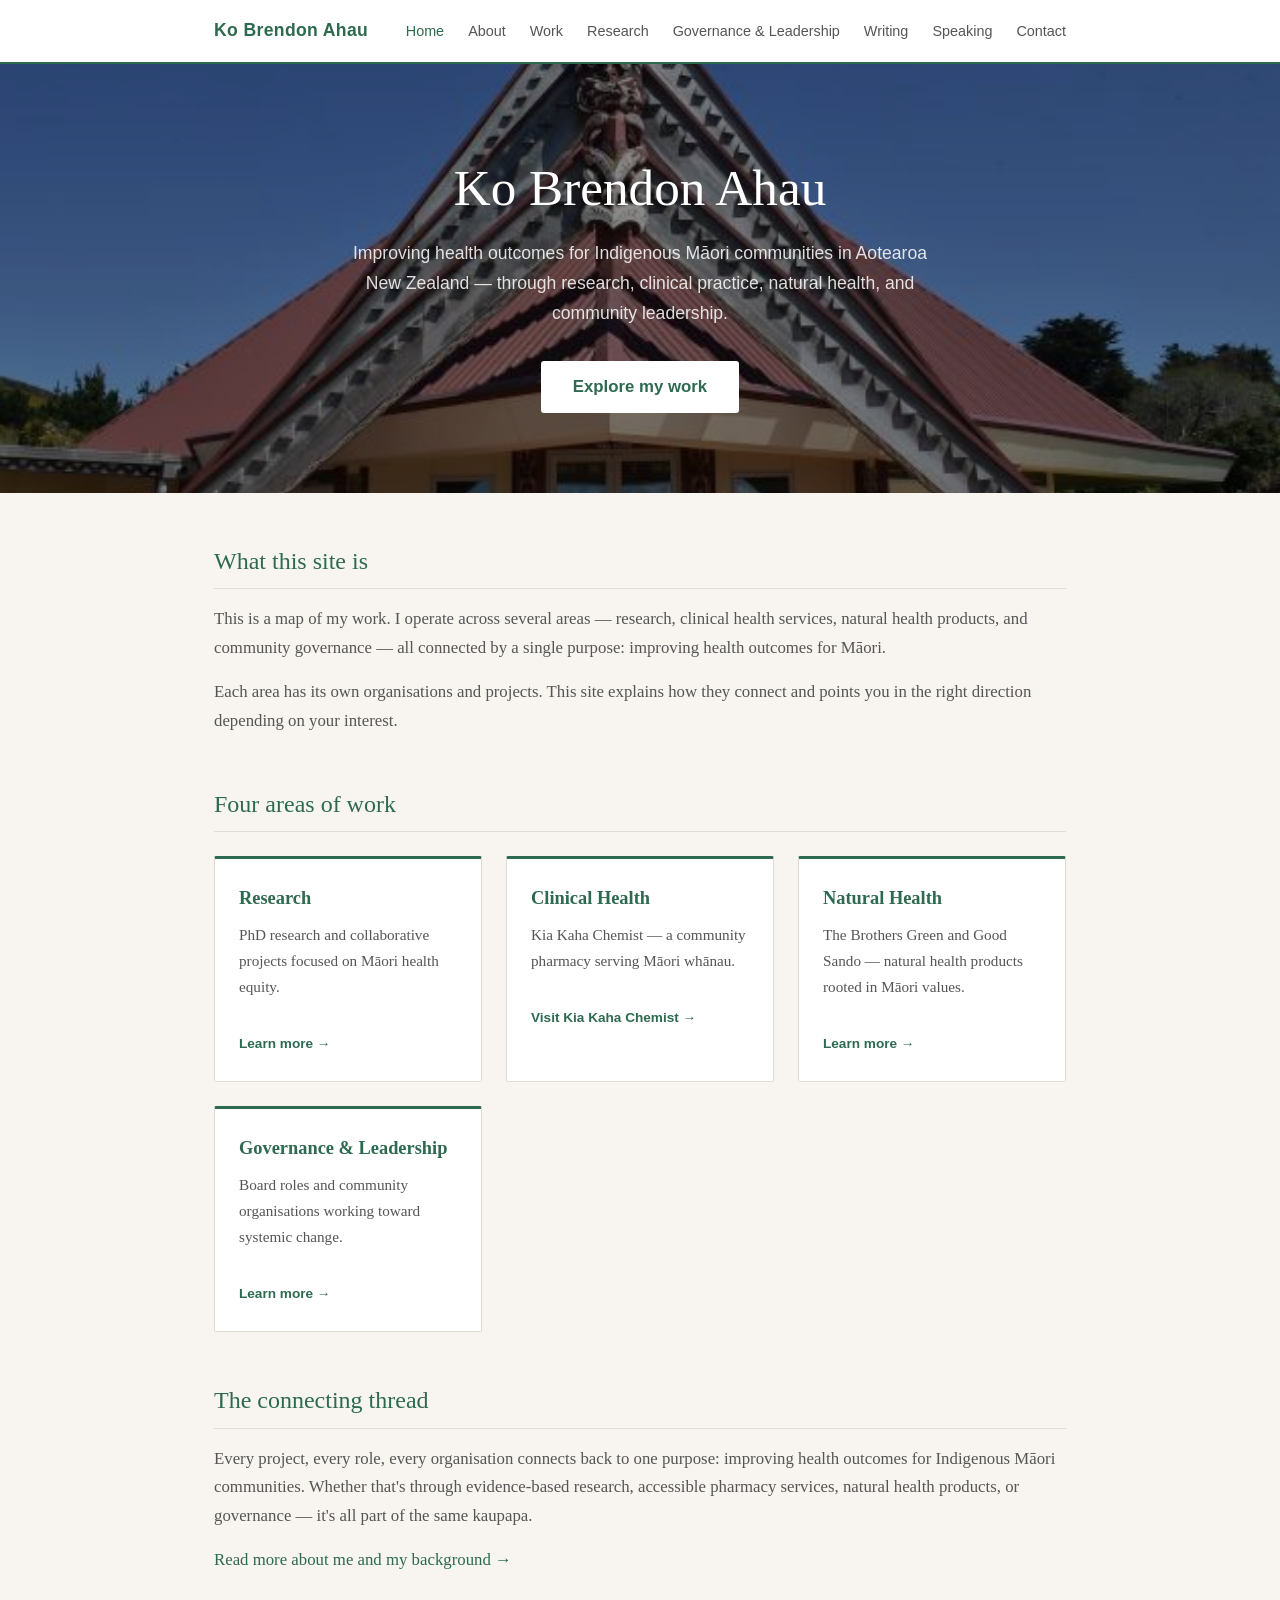
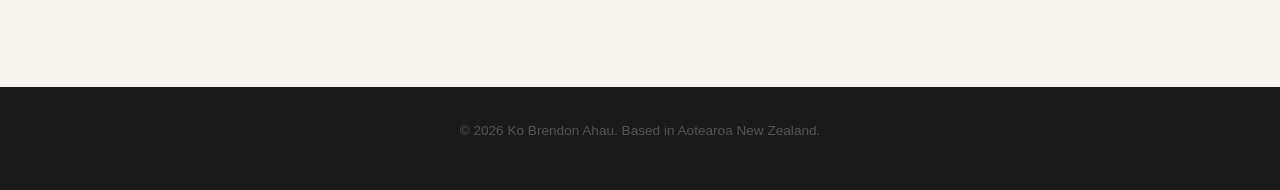
==== index.html @ 4aec3e22 "Initial commit — personal website" ====
<!DOCTYPE html>
<html lang="en">
<head>
  <meta charset="UTF-8" />
  <meta name="viewport" content="width=device-width, initial-scale=1.0" />
  <title>Ko Brendon Ahau — Improving Health Outcomes for Māori</title>
  <meta name="description" content="A central hub connecting research, clinical health services, natural health products, and community leadership — all focused on improving health outcomes for Indigenous Māori communities in New Zealand." />
  <link rel="stylesheet" href="css/style.css" />
</head>
<body>

<header>
  <div class="nav-inner">
    <a href="index.html" class="site-title">Ko Brendon Ahau</a>
    <button class="menu-toggle" aria-label="Open menu">
      <span></span><span></span><span></span>
    </button>
    <nav>
      <ul>
        <li><a href="index.html">Home</a></li>
        <li><a href="about.html">About</a></li>
        <li><a href="work.html">Work</a></li>
        <li><a href="research.html">Research</a></li>
        <li><a href="governance.html">Governance &amp; Leadership</a></li>
        <li><a href="writing.html">Writing</a></li>
        <li><a href="speaking.html">Speaking</a></li>
        <li><a href="contact.html">Contact</a></li>
      </ul>
    </nav>
  </div>
</header>

<section class="hero">
  <div class="container">
    <h1>Ko Brendon Ahau</h1>
    <p class="tagline">Improving health outcomes for Indigenous Māori communities in Aotearoa New Zealand — through research, clinical practice, natural health, and community leadership.</p>
    <a href="work.html" class="btn">Explore my work</a>
  </div>
</section>

<main>
  <div class="container">

    <section class="section">
      <h2>What this site is</h2>
      <p>This is a map of my work. I operate across several areas — research, clinical health services, natural health products, and community governance — all connected by a single purpose: improving health outcomes for Māori.</p>
      <p>Each area has its own organisations and projects. This site explains how they connect and points you in the right direction depending on your interest.</p>
    </section>

    <section class="section">
      <h2>Four areas of work</h2>
      <div class="cards">

        <div class="card">
          <h3>Research</h3>
          <p>PhD research and collaborative projects focused on Māori health equity.</p>
          <a href="research.html" class="card-link">Learn more →</a>
        </div>

        <div class="card">
          <h3>Clinical Health</h3>
          <p>Kia Kaha Chemist — a community pharmacy serving Māori whānau.</p>
          <a href="https://www.kiakahachemist.org.nz" class="card-link" target="_blank" rel="noopener">Visit Kia Kaha Chemist →</a>
        </div>

        <div class="card">
          <h3>Natural Health</h3>
          <p>The Brothers Green and Good Sando — natural health products rooted in Māori values.</p>
          <a href="work.html#natural-health" class="card-link">Learn more →</a>
        </div>

        <div class="card">
          <h3>Governance &amp; Leadership</h3>
          <p>Board roles and community organisations working toward systemic change.</p>
          <a href="governance.html" class="card-link">Learn more →</a>
        </div>

      </div>
    </section>

    <section class="section">
      <h2>The connecting thread</h2>
      <p>Every project, every role, every organisation connects back to one purpose: improving health outcomes for Indigenous Māori communities. Whether that's through evidence-based research, accessible pharmacy services, natural health products, or governance — it's all part of the same kaupapa.</p>
      <a href="about.html">Read more about me and my background →</a>
    </section>

  </div>
</main>

<footer>
  <p>&copy; <span id="year"></span> Ko Brendon Ahau. Based in Aotearoa New Zealand.</p>
  <script>document.getElementById('year').textContent = new Date().getFullYear();</script>
</footer>

<script src="js/main.js"></script>
</body>
</html>
---- css/style.css ----
/* ===== RESET & BASE ===== */
*, *::before, *::after { box-sizing: border-box; margin: 0; padding: 0; }

:root {
  --green:      #2d6a4f;
  --green-light:#52b788;
  --cream:      #f8f5f0;
  --dark:       #1a1a1a;
  --mid:        #555;
  --border:     #e0dbd3;
  --max-width:  900px;
  --font:       'Georgia', serif;
  --sans:       'Helvetica Neue', Arial, sans-serif;
}

body {
  font-family: var(--font);
  background: var(--cream);
  color: var(--dark);
  line-height: 1.7;
  font-size: 1.05rem;
}

a { color: var(--green); text-decoration: none; }
a:hover { text-decoration: underline; }

img { max-width: 100%; display: block; }

/* ===== LAYOUT ===== */
.container { max-width: var(--max-width); margin: 0 auto; padding: 0 1.5rem; }

/* ===== HEADER / NAV ===== */
header {
  background: #fff;
  border-bottom: 2px solid var(--green);
  position: sticky;
  top: 0;
  z-index: 100;
}

.nav-inner {
  display: flex;
  align-items: center;
  justify-content: space-between;
  padding: 1rem 1.5rem;
  max-width: var(--max-width);
  margin: 0 auto;
}

.site-title {
  font-family: var(--sans);
  font-size: 1.1rem;
  font-weight: 700;
  color: var(--green);
  letter-spacing: 0.02em;
}

nav ul {
  list-style: none;
  display: flex;
  gap: 1.5rem;
  flex-wrap: wrap;
}

nav a {
  font-family: var(--sans);
  font-size: 0.9rem;
  color: var(--mid);
  font-weight: 500;
  transition: color 0.2s;
}

nav a:hover, nav a.active { color: var(--green); text-decoration: none; }

/* hamburger */
.menu-toggle {
  display: none;
  background: none;
  border: none;
  cursor: pointer;
  flex-direction: column;
  gap: 5px;
  padding: 4px;
}
.menu-toggle span {
  display: block;
  width: 24px;
  height: 2px;
  background: var(--dark);
  transition: all 0.3s;
}

/* ===== HERO ===== */
.hero {
  background: linear-gradient(rgba(0,0,0,0.45), rgba(0,0,0,0.45)),
              url('../images/hero.jpg') center center / cover no-repeat;
  color: #fff;
  padding: 5rem 1.5rem;
  text-align: center;
}

.hero h1 {
  font-size: clamp(2rem, 5vw, 3.2rem);
  margin-bottom: 0.5rem;
  font-weight: normal;
}

.hero .tagline {
  font-family: var(--sans);
  font-size: 1.1rem;
  color: #fff;
  opacity: 0.85;
  max-width: 600px;
  margin: 0 auto 2rem;
}

.btn {
  display: inline-block;
  background: #fff;
  color: var(--green);
  font-family: var(--sans);
  font-weight: 700;
  padding: 0.75rem 2rem;
  border-radius: 3px;
  transition: background 0.2s, color 0.2s;
}
.btn:hover { background: var(--green-light); color: #fff; text-decoration: none; }

/* ===== PAGE HERO (inner pages) ===== */
.page-hero {
  background: var(--green);
  color: #fff;
  padding: 3rem 1.5rem;
  text-align: center;
}
.page-hero h1 { font-size: clamp(1.6rem, 4vw, 2.4rem); font-weight: normal; }
.page-hero p { font-family: var(--sans); opacity: 0.85; margin-top: 0.5rem; }

/* ===== MAIN CONTENT ===== */
main { padding: 3rem 0 4rem; }

.section { margin-bottom: 3rem; }

h2 {
  font-size: 1.5rem;
  color: var(--green);
  margin-bottom: 1rem;
  font-weight: normal;
  border-bottom: 1px solid var(--border);
  padding-bottom: 0.4rem;
}

h3 { font-size: 1.15rem; margin-bottom: 0.5rem; color: var(--dark); }

p { margin-bottom: 1rem; color: var(--mid); }
p:last-child { margin-bottom: 0; }

ul.content-list {
  list-style: none;
  padding: 0;
}
ul.content-list li {
  padding: 0.4rem 0 0.4rem 1.2rem;
  position: relative;
  color: var(--mid);
}
ul.content-list li::before {
  content: '→';
  position: absolute;
  left: 0;
  color: var(--green-light);
}

/* ===== WORK CARDS ===== */
.cards {
  display: grid;
  grid-template-columns: repeat(auto-fit, minmax(200px, 1fr));
  gap: 1.5rem;
  margin-top: 1.5rem;
}

.card {
  background: #fff;
  border: 1px solid var(--border);
  border-top: 3px solid var(--green);
  padding: 1.5rem;
  border-radius: 2px;
}

.card h3 { color: var(--green); margin-bottom: 0.5rem; }
.card p { font-size: 0.95rem; }
.card a.card-link {
  display: inline-block;
  margin-top: 1rem;
  font-family: var(--sans);
  font-size: 0.85rem;
  font-weight: 700;
  color: var(--green);
}

/* ===== ORG ENTRIES ===== */
.org-entry {
  background: #fff;
  border: 1px solid var(--border);
  padding: 1.5rem;
  margin-bottom: 1.5rem;
  border-radius: 2px;
}
.org-entry h3 { color: var(--green); }
.org-entry .org-link {
  font-family: var(--sans);
  font-size: 0.85rem;
  font-weight: 700;
}

/* ===== CONTACT FORM ===== */
.contact-form { max-width: 600px; }

.form-group { margin-bottom: 1.2rem; }

label {
  display: block;
  font-family: var(--sans);
  font-size: 0.9rem;
  font-weight: 600;
  margin-bottom: 0.3rem;
  color: var(--dark);
}

input, textarea, select {
  width: 100%;
  padding: 0.65rem 0.9rem;
  border: 1px solid var(--border);
  border-radius: 3px;
  font-family: var(--font);
  font-size: 1rem;
  background: #fff;
  color: var(--dark);
  transition: border-color 0.2s;
}

input:focus, textarea:focus {
  outline: none;
  border-color: var(--green);
}

textarea { resize: vertical; min-height: 140px; }

.btn-submit {
  background: var(--green);
  color: #fff;
  border: none;
  padding: 0.75rem 2rem;
  font-family: var(--sans);
  font-size: 1rem;
  font-weight: 700;
  border-radius: 3px;
  cursor: pointer;
  transition: background 0.2s;
}
.btn-submit:hover { background: var(--green-light); }

.form-note {
  font-family: var(--sans);
  font-size: 0.85rem;
  color: var(--mid);
  margin-top: 0.5rem;
}

/* ===== FOOTER ===== */
footer {
  background: var(--dark);
  color: #aaa;
  text-align: center;
  padding: 2rem 1.5rem;
  font-family: var(--sans);
  font-size: 0.85rem;
}
footer a { color: var(--green-light); }

/* ===== RESPONSIVE ===== */
@media (max-width: 640px) {
  .menu-toggle { display: flex; }

  nav ul {
    display: none;
    flex-direction: column;
    gap: 0;
    position: absolute;
    top: 100%;
    left: 0;
    right: 0;
    background: #fff;
    border-bottom: 2px solid var(--green);
    padding: 1rem 1.5rem;
  }

  nav ul.open { display: flex; }

  nav a { font-size: 1rem; padding: 0.4rem 0; display: block; }

  header { position: relative; }
}
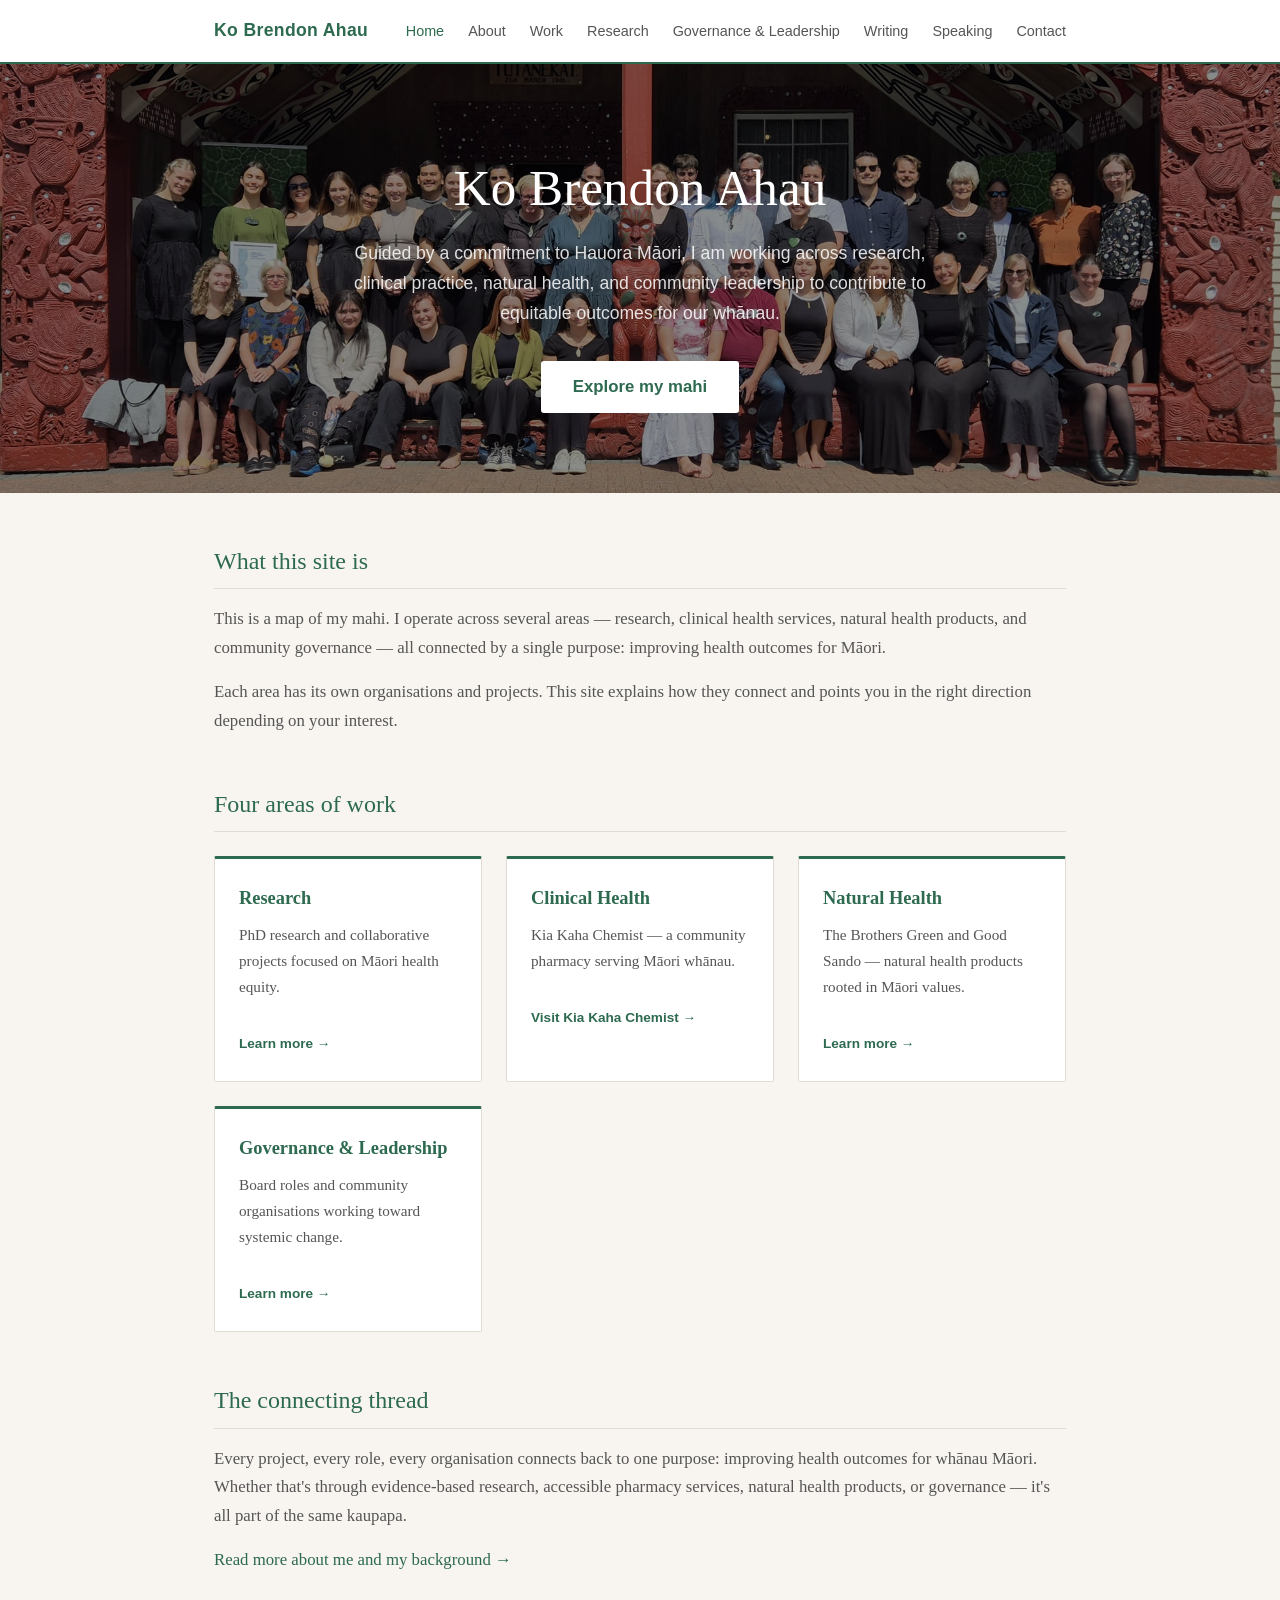
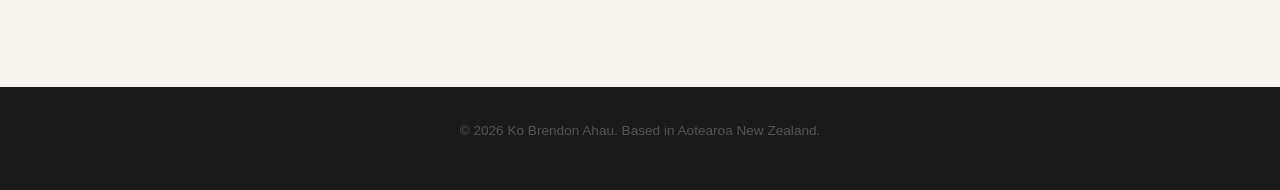
==== commit 0ba7dc82: "Update hero image and index" ====
--- a/index.html
+++ b/index.html
@@ -33,8 +33,8 @@
 <section class="hero">
   <div class="container">
     <h1>Ko Brendon Ahau</h1>
-    <p class="tagline">Improving health outcomes for Indigenous Māori communities in Aotearoa New Zealand — through research, clinical practice, natural health, and community leadership.</p>
-    <a href="work.html" class="btn">Explore my work</a>
+    <p class="tagline">Guided by a commitment to Hauora Māori, I am working across research, clinical practice, natural health, and community leadership to contribute to equitable outcomes for our whānau.</p>
+    <a href="work.html" class="btn">Explore my mahi</a>
   </div>
 </section>
 
@@ -43,7 +43,7 @@
 
     <section class="section">
       <h2>What this site is</h2>
-      <p>This is a map of my work. I operate across several areas — research, clinical health services, natural health products, and community governance — all connected by a single purpose: improving health outcomes for Māori.</p>
+      <p>This is a map of my mahi. I operate across several areas — research, clinical health services, natural health products, and community governance — all connected by a single purpose: improving health outcomes for Māori.</p>
       <p>Each area has its own organisations and projects. This site explains how they connect and points you in the right direction depending on your interest.</p>
     </section>
 
@@ -80,7 +80,7 @@
 
     <section class="section">
       <h2>The connecting thread</h2>
-      <p>Every project, every role, every organisation connects back to one purpose: improving health outcomes for Indigenous Māori communities. Whether that's through evidence-based research, accessible pharmacy services, natural health products, or governance — it's all part of the same kaupapa.</p>
+      <p>Every project, every role, every organisation connects back to one purpose: improving health outcomes for whānau Māori. Whether that's through evidence-based research, accessible pharmacy services, natural health products, or governance — it's all part of the same kaupapa.</p>
       <a href="about.html">Read more about me and my background →</a>
     </section>
 
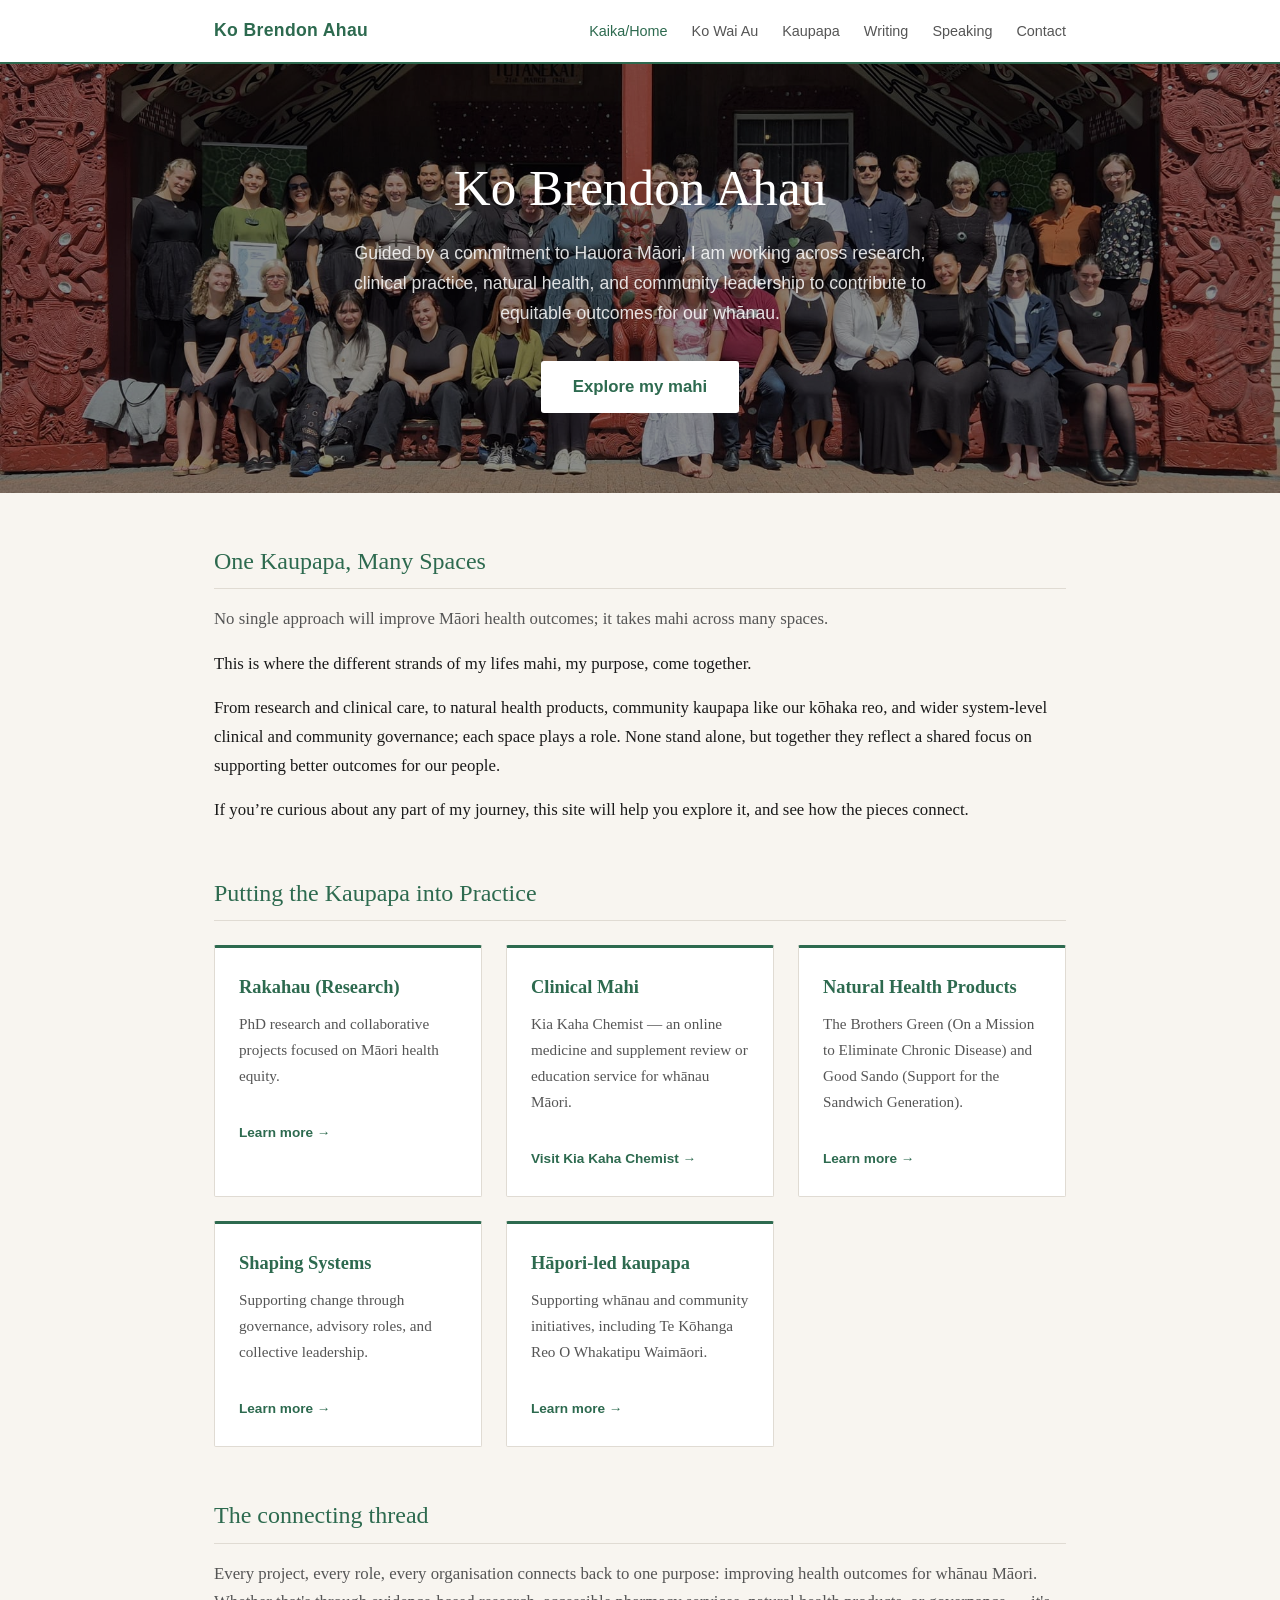
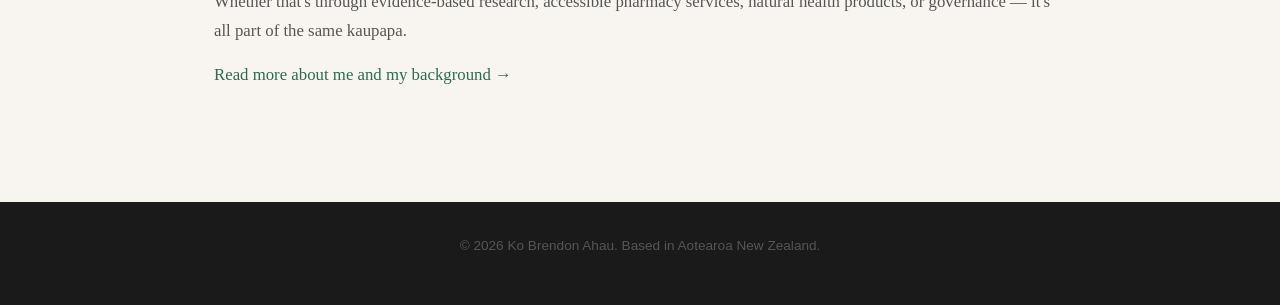
==== commit 526bbb5f: "Update nav across all pages with te reo Māori labels" ====
--- a/index.html
+++ b/index.html
@@ -17,11 +17,9 @@
     </button>
     <nav>
       <ul>
-        <li><a href="index.html">Home</a></li>
-        <li><a href="about.html">About</a></li>
-        <li><a href="work.html">Work</a></li>
-        <li><a href="research.html">Research</a></li>
-        <li><a href="governance.html">Governance &amp; Leadership</a></li>
+        <li><a href="index.html">Kaika/Home</a></li>
+        <li><a href="about.html">Ko Wai Au</a></li>
+        <li><a href="work.html">Kaupapa</a></li>
         <li><a href="writing.html">Writing</a></li>
         <li><a href="speaking.html">Speaking</a></li>
         <li><a href="contact.html">Contact</a></li>
@@ -42,36 +40,46 @@
   <div class="container">
 
     <section class="section">
-      <h2>What this site is</h2>
-      <p>This is a map of my mahi. I operate across several areas — research, clinical health services, natural health products, and community governance — all connected by a single purpose: improving health outcomes for Māori.</p>
-      <p>Each area has its own organisations and projects. This site explains how they connect and points you in the right direction depending on your interest.</p>
+      <h2>One Kaupapa, Many Spaces</h2>
+      <p>No single approach will improve Māori health outcomes; it takes mahi across many spaces.<p></p>
+
+<p></p>This is where the different strands of my lifes mahi, my purpose, come together.<p></p>
+
+<p></p>From research and clinical care, to natural health products, community kaupapa like our kōhaka reo, and wider system-level clinical and community governance; each space plays a role. None stand alone, but together they reflect a shared focus on supporting better outcomes for our people.
+
+<p></p>If you’re curious about any part of my journey, this site will help you explore it, and see how the pieces connect.</p>
     </section>
 
     <section class="section">
-      <h2>Four areas of work</h2>
+      <h2>Putting the Kaupapa into Practice</h2>
       <div class="cards">
 
         <div class="card">
-          <h3>Research</h3>
+          <h3>Rakahau (Research)</h3>
           <p>PhD research and collaborative projects focused on Māori health equity.</p>
           <a href="research.html" class="card-link">Learn more →</a>
         </div>
 
         <div class="card">
-          <h3>Clinical Health</h3>
-          <p>Kia Kaha Chemist — a community pharmacy serving Māori whānau.</p>
+          <h3>Clinical Mahi</h3>
+          <p>Kia Kaha Chemist — an online medicine and supplement review or education service for whānau Māori.</p>
           <a href="https://www.kiakahachemist.org.nz" class="card-link" target="_blank" rel="noopener">Visit Kia Kaha Chemist →</a>
         </div>
 
         <div class="card">
-          <h3>Natural Health</h3>
-          <p>The Brothers Green and Good Sando — natural health products rooted in Māori values.</p>
+          <h3>Natural Health Products</h3>
+          <p>The Brothers Green (On a Mission to Eliminate Chronic Disease) and Good Sando (Support for the Sandwich Generation).</p>
           <a href="work.html#natural-health" class="card-link">Learn more →</a>
         </div>
 
         <div class="card">
-          <h3>Governance &amp; Leadership</h3>
-          <p>Board roles and community organisations working toward systemic change.</p>
+          <h3>Shaping Systems</h3>
+          <p>Supporting change through governance, advisory roles, and collective leadership.</p>
+          <a href="governance.html" class="card-link">Learn more →</a>
+        </div>
+            <div class="card">
+          <h3>Hāpori-led kaupapa</h3>
+          <p>Supporting whānau and community initiatives, including Te Kōhanga Reo O Whakatipu Waimāori.</p>
           <a href="governance.html" class="card-link">Learn more →</a>
         </div>
 
--- a/css/style.css
+++ b/css/style.css
@@ -134,7 +134,7 @@
   text-align: center;
 }
 .page-hero h1 { font-size: clamp(1.6rem, 4vw, 2.4rem); font-weight: normal; }
-.page-hero p { font-family: var(--sans); opacity: 0.85; margin-top: 0.5rem; }
+.page-hero p { font-family: var(--sans); color: #fff; opacity: 0.85; margin-top: 0.5rem; }
 
 /* ===== MAIN CONTENT ===== */
 main { padding: 3rem 0 4rem; }
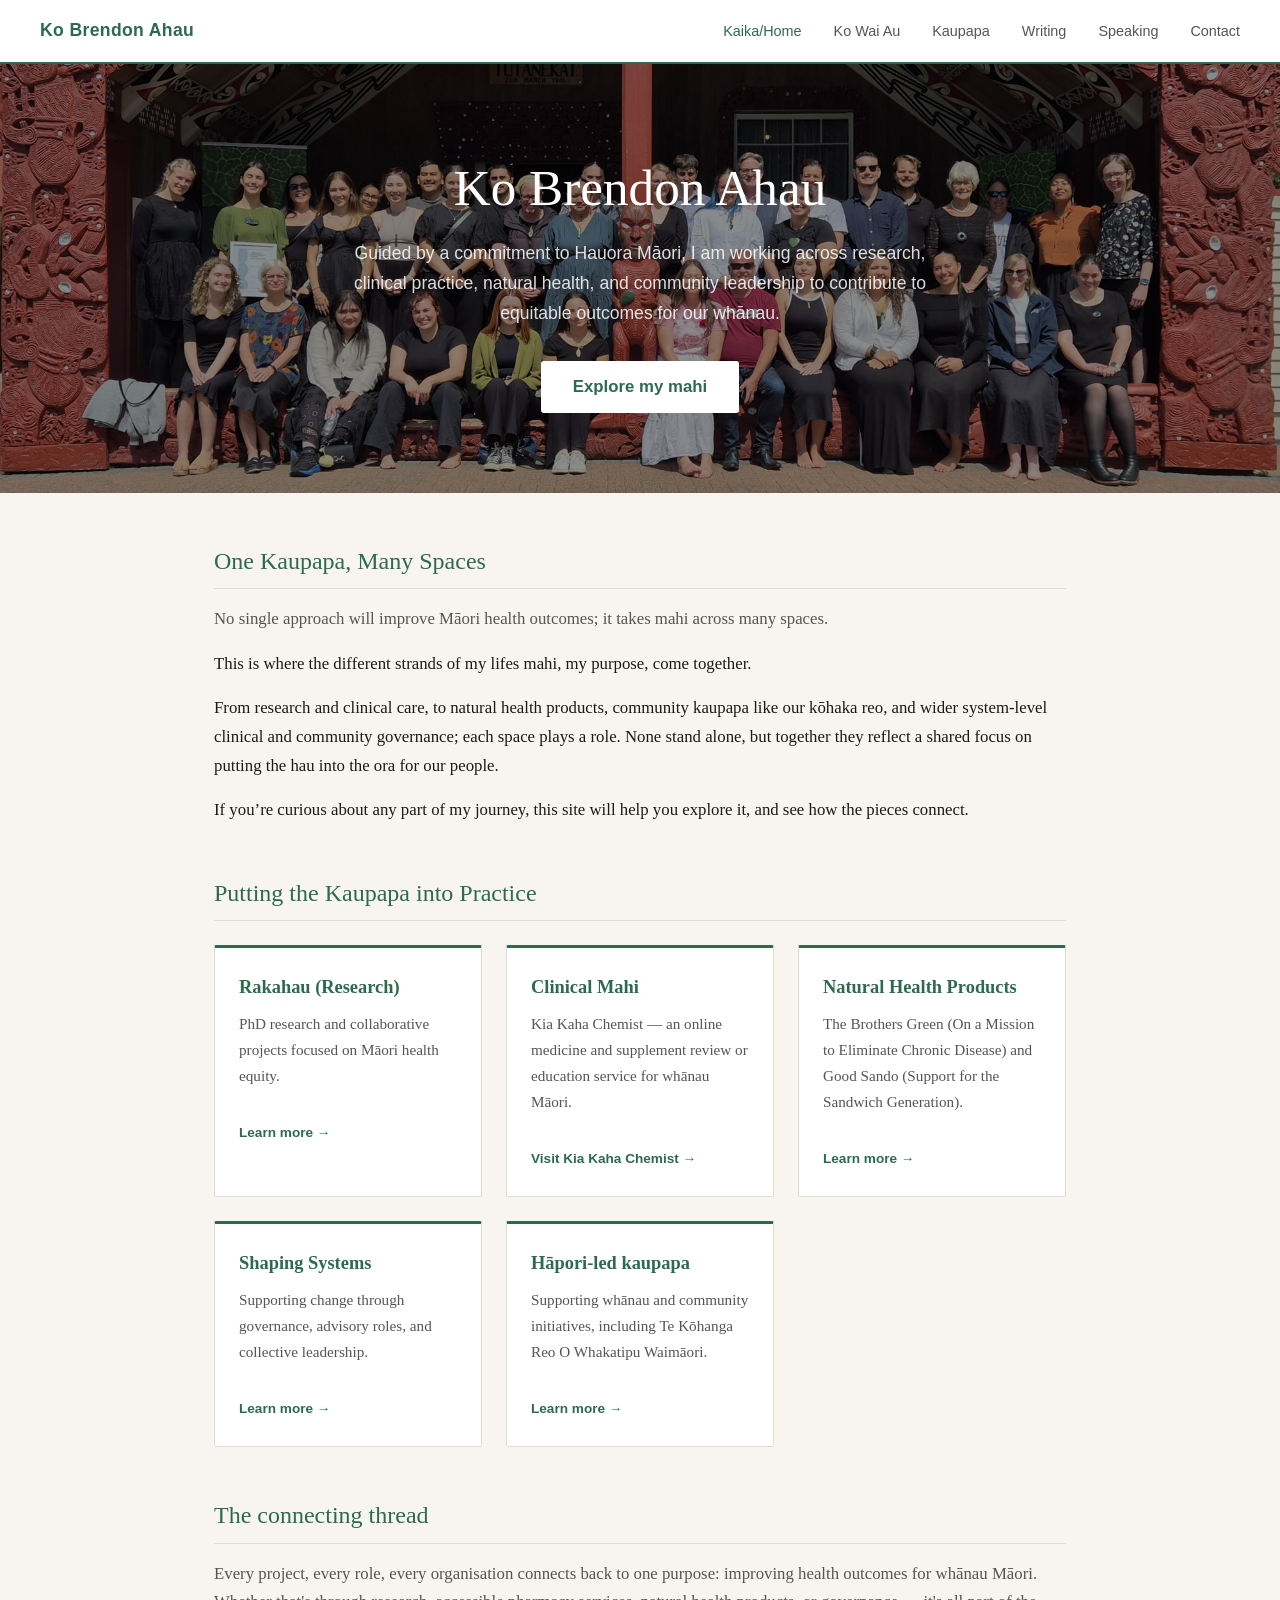
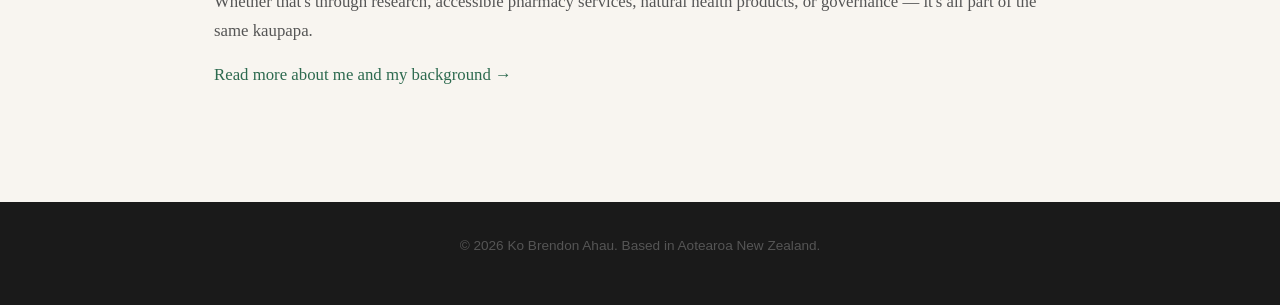
==== commit e9e768c1: "Update about page content and fix Kia Kaha Chemist hyperlink" ====
--- a/index.html
+++ b/index.html
@@ -45,7 +45,7 @@
 
 <p></p>This is where the different strands of my lifes mahi, my purpose, come together.<p></p>
 
-<p></p>From research and clinical care, to natural health products, community kaupapa like our kōhaka reo, and wider system-level clinical and community governance; each space plays a role. None stand alone, but together they reflect a shared focus on supporting better outcomes for our people.
+<p></p>From research and clinical care, to natural health products, community kaupapa like our kōhaka reo, and wider system-level clinical and community governance; each space plays a role. None stand alone, but together they reflect a shared focus on putting the hau into the ora for our people.
 
 <p></p>If you’re curious about any part of my journey, this site will help you explore it, and see how the pieces connect.</p>
     </section>
@@ -88,7 +88,7 @@
 
     <section class="section">
       <h2>The connecting thread</h2>
-      <p>Every project, every role, every organisation connects back to one purpose: improving health outcomes for whānau Māori. Whether that's through evidence-based research, accessible pharmacy services, natural health products, or governance — it's all part of the same kaupapa.</p>
+      <p>Every project, every role, every organisation connects back to one purpose: improving health outcomes for whānau Māori. Whether that's through research, accessible pharmacy services, natural health products, or governance — it's all part of the same kaupapa.</p>
       <a href="about.html">Read more about me and my background →</a>
     </section>
 
--- a/css/style.css
+++ b/css/style.css
@@ -42,9 +42,8 @@
   display: flex;
   align-items: center;
   justify-content: space-between;
-  padding: 1rem 1.5rem;
-  max-width: var(--max-width);
-  margin: 0 auto;
+  padding: 1rem 2.5rem;
+  max-width: 100%;
 }
 
 .site-title {
@@ -58,7 +57,7 @@
 nav ul {
   list-style: none;
   display: flex;
-  gap: 1.5rem;
+  gap: 2rem;
   flex-wrap: wrap;
 }
 
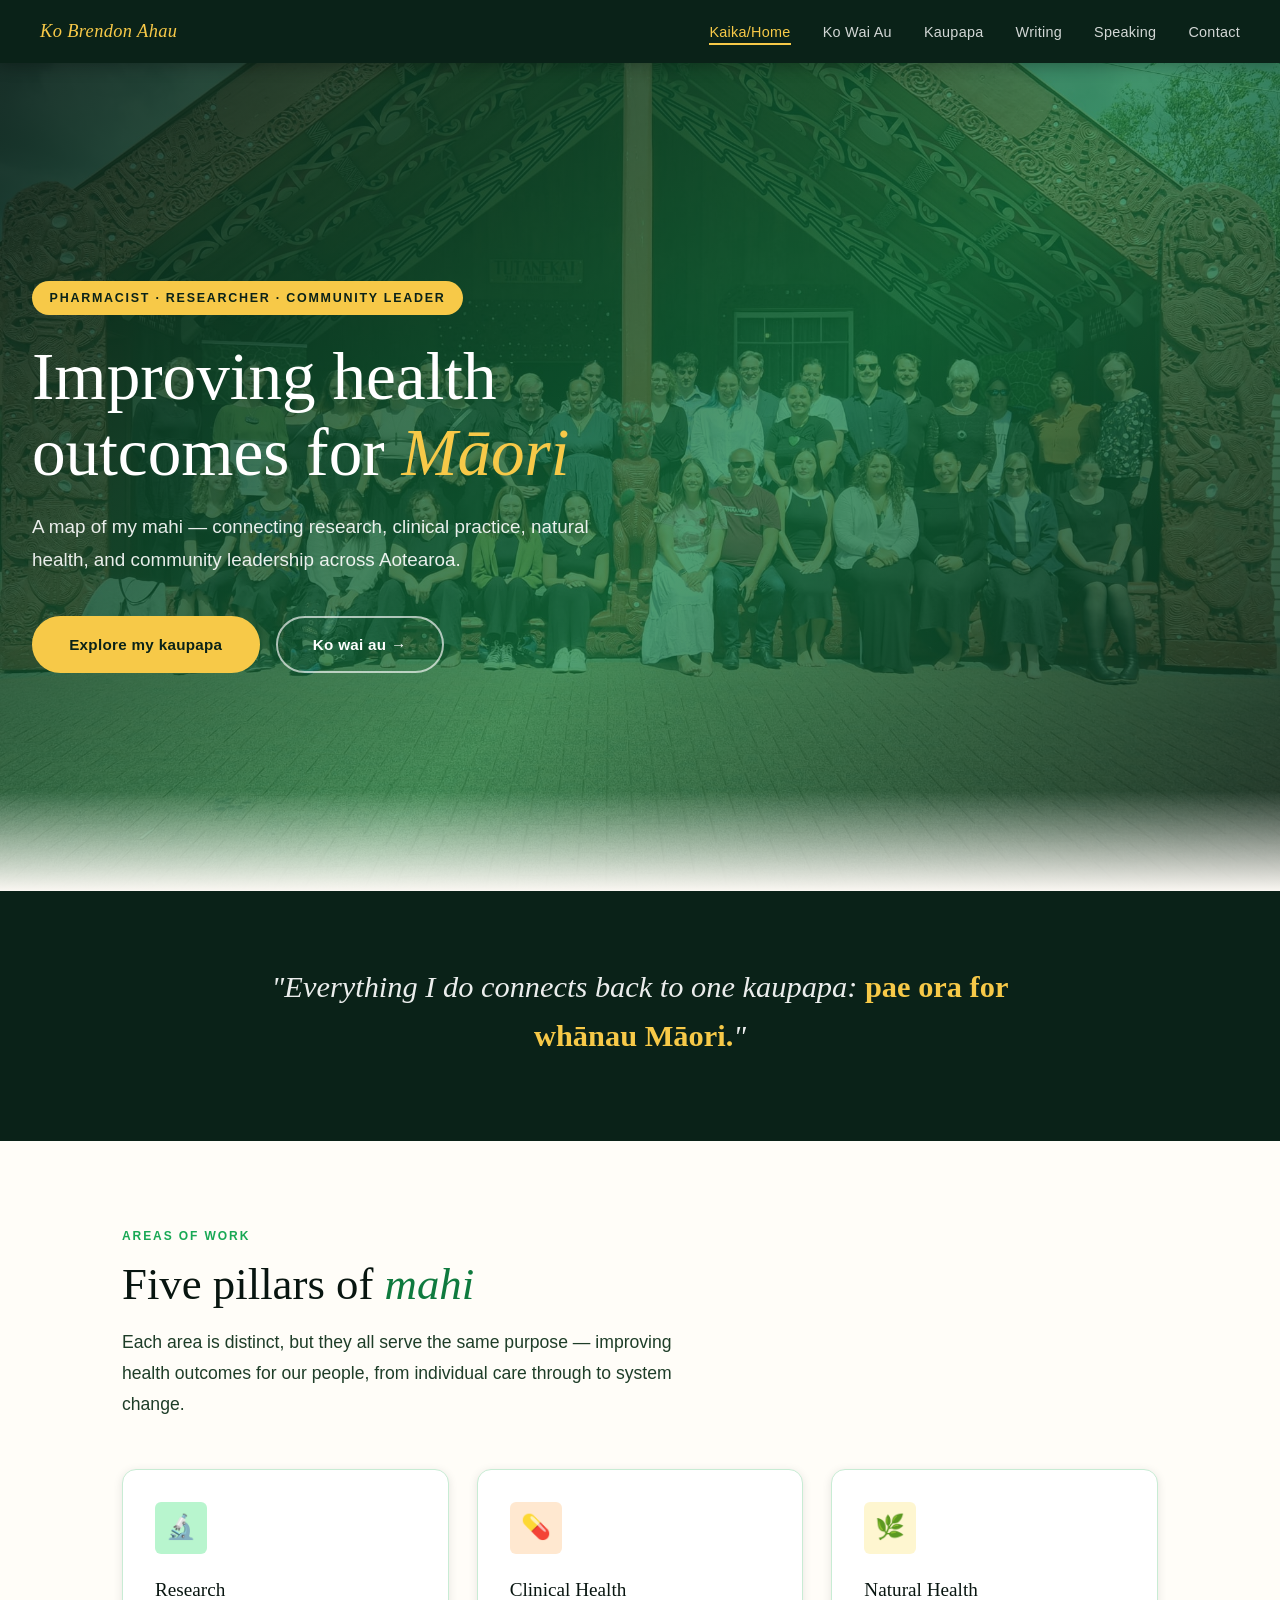
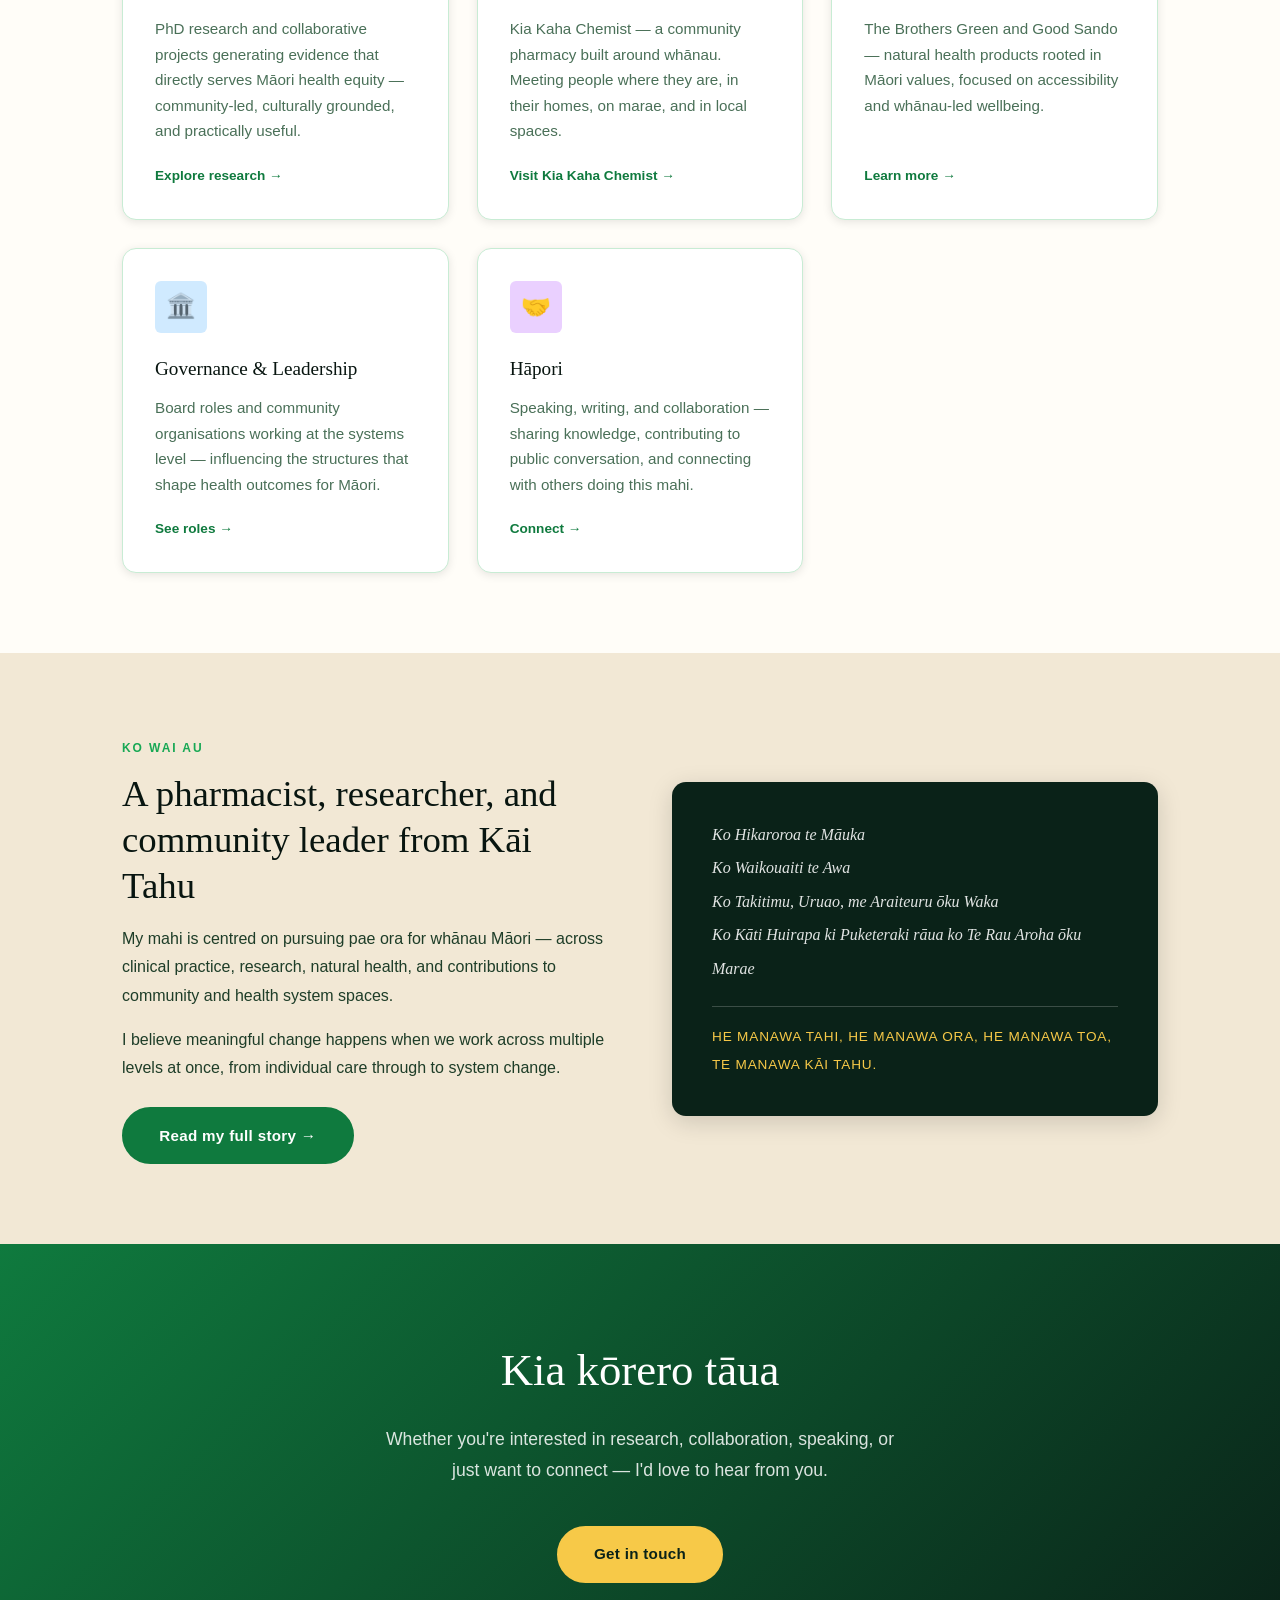
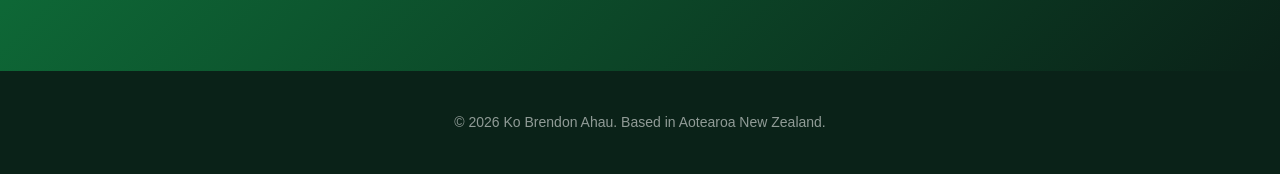
==== commit 191793d6: "Full visual redesign — brighter colours, new design system, all pages updated" ====
--- a/index.html
+++ b/index.html
@@ -3,8 +3,8 @@
 <head>
   <meta charset="UTF-8" />
   <meta name="viewport" content="width=device-width, initial-scale=1.0" />
-  <title>Ko Brendon Ahau — Improving Health Outcomes for Māori</title>
-  <meta name="description" content="A central hub connecting research, clinical health services, natural health products, and community leadership — all focused on improving health outcomes for Indigenous Māori communities in New Zealand." />
+  <title>Ko Brendon Ahau — Māori Health, Research & Community</title>
+  <meta name="description" content="Pharmacist, researcher, and community leader working to improve health outcomes for Māori in Aotearoa New Zealand." />
   <link rel="stylesheet" href="css/style.css" />
 </head>
 <body>
@@ -28,72 +28,107 @@
   </div>
 </header>
 
+<!-- HERO -->
 <section class="hero">
-  <div class="container">
-    <h1>Ko Brendon Ahau</h1>
-    <p class="tagline">Guided by a commitment to Hauora Māori, I am working across research, clinical practice, natural health, and community leadership to contribute to equitable outcomes for our whānau.</p>
-    <a href="work.html" class="btn">Explore my mahi</a>
+  <div class="hero-inner">
+    <span class="hero-kicker">Pharmacist · Researcher · Community Leader</span>
+    <h1>Improving health<br>outcomes for <em>Māori</em></h1>
+    <p class="hero-tagline">A map of my mahi — connecting research, clinical practice, natural health, and community leadership across Aotearoa.</p>
+    <div class="hero-actions">
+      <a href="work.html" class="btn btn-primary">Explore my kaupapa</a>
+      <a href="about.html" class="btn btn-outline">Ko wai au →</a>
+    </div>
   </div>
 </section>
 
-<main>
+<!-- PURPOSE BAND -->
+<div class="purpose-band">
   <div class="container">
+    <p>"Everything I do connects back to one kaupapa: <strong>pae ora for whānau Māori.</strong>"</p>
+  </div>
+</div>
 
-    <section class="section">
-      <h2>One Kaupapa, Many Spaces</h2>
-      <p>No single approach will improve Māori health outcomes; it takes mahi across many spaces.<p></p>
+<!-- MAHI SECTIONS -->
+<section class="mahi-section">
+  <div class="container">
+    <span class="section-kicker">Areas of work</span>
+    <h2 class="section-title">Five pillars of <em>mahi</em></h2>
+    <p class="section-lead">Each area is distinct, but they all serve the same purpose — improving health outcomes for our people, from individual care through to system change.</p>
 
-<p></p>This is where the different strands of my lifes mahi, my purpose, come together.<p></p>
+    <div class="mahi-grid">
 
-<p></p>From research and clinical care, to natural health products, community kaupapa like our kōhaka reo, and wider system-level clinical and community governance; each space plays a role. None stand alone, but together they reflect a shared focus on putting the hau into the ora for our people.
+      <div class="mahi-card">
+        <div class="mahi-card-icon icon-research">🔬</div>
+        <h3>Research</h3>
+        <p>PhD research and collaborative projects generating evidence that directly serves Māori health equity — community-led, culturally grounded, and practically useful.</p>
+        <a href="research.html" class="card-link">Explore research →</a>
+      </div>
 
-<p></p>If you’re curious about any part of my journey, this site will help you explore it, and see how the pieces connect.</p>
-    </section>
+      <div class="mahi-card">
+        <div class="mahi-card-icon icon-clinical">💊</div>
+        <h3>Clinical Health</h3>
+        <p>Kia Kaha Chemist — a community pharmacy built around whānau. Meeting people where they are, in their homes, on marae, and in local spaces.</p>
+        <a href="https://www.kiakahachemist.org.nz" class="card-link" target="_blank" rel="noopener">Visit Kia Kaha Chemist →</a>
+      </div>
 
-    <section class="section">
-      <h2>Putting the Kaupapa into Practice</h2>
-      <div class="cards">
+      <div class="mahi-card">
+        <div class="mahi-card-icon icon-natural">🌿</div>
+        <h3>Natural Health</h3>
+        <p>The Brothers Green and Good Sando — natural health products rooted in Māori values, focused on accessibility and whānau-led wellbeing.</p>
+        <a href="work.html#natural-health" class="card-link">Learn more →</a>
+      </div>
 
-        <div class="card">
-          <h3>Rakahau (Research)</h3>
-          <p>PhD research and collaborative projects focused on Māori health equity.</p>
-          <a href="research.html" class="card-link">Learn more →</a>
-        </div>
+      <div class="mahi-card">
+        <div class="mahi-card-icon icon-governance">🏛️</div>
+        <h3>Governance & Leadership</h3>
+        <p>Board roles and community organisations working at the systems level — influencing the structures that shape health outcomes for Māori.</p>
+        <a href="governance.html" class="card-link">See roles →</a>
+      </div>
 
-        <div class="card">
-          <h3>Clinical Mahi</h3>
-          <p>Kia Kaha Chemist — an online medicine and supplement review or education service for whānau Māori.</p>
-          <a href="https://www.kiakahachemist.org.nz" class="card-link" target="_blank" rel="noopener">Visit Kia Kaha Chemist →</a>
-        </div>
+      <div class="mahi-card">
+        <div class="mahi-card-icon icon-hapori">🤝</div>
+        <h3>Hāpori</h3>
+        <p>Speaking, writing, and collaboration — sharing knowledge, contributing to public conversation, and connecting with others doing this mahi.</p>
+        <a href="speaking.html" class="card-link">Connect →</a>
+      </div>
 
-        <div class="card">
-          <h3>Natural Health Products</h3>
-          <p>The Brothers Green (On a Mission to Eliminate Chronic Disease) and Good Sando (Support for the Sandwich Generation).</p>
-          <a href="work.html#natural-health" class="card-link">Learn more →</a>
-        </div>
+    </div>
+  </div>
+</section>
 
-        <div class="card">
-          <h3>Shaping Systems</h3>
-          <p>Supporting change through governance, advisory roles, and collective leadership.</p>
-          <a href="governance.html" class="card-link">Learn more →</a>
-        </div>
-            <div class="card">
-          <h3>Hāpori-led kaupapa</h3>
-          <p>Supporting whānau and community initiatives, including Te Kōhanga Reo O Whakatipu Waimāori.</p>
-          <a href="governance.html" class="card-link">Learn more →</a>
-        </div>
+<!-- ABOUT STRIP -->
+<div class="about-strip">
+  <div class="container">
+    <div class="about-strip-inner">
 
+      <div class="about-strip-text">
+        <span class="section-kicker">Ko wai au</span>
+        <h2>A pharmacist, researcher, and community leader from Kāi Tahu</h2>
+        <p>My mahi is centred on pursuing pae ora for whānau Māori — across clinical practice, research, natural health, and contributions to community and health system spaces.</p>
+        <p>I believe meaningful change happens when we work across multiple levels at once, from individual care through to system change.</p>
+        <a href="about.html" class="btn btn-green">Read my full story →</a>
       </div>
-    </section>
 
-    <section class="section">
-      <h2>The connecting thread</h2>
-      <p>Every project, every role, every organisation connects back to one purpose: improving health outcomes for whānau Māori. Whether that's through research, accessible pharmacy services, natural health products, or governance — it's all part of the same kaupapa.</p>
-      <a href="about.html">Read more about me and my background →</a>
-    </section>
+      <div class="whakapapa-block">
+        <p>Ko Hikaroroa te Māuka<br>
+        Ko Waikouaiti te Awa<br>
+        Ko Takitimu, Uruao, me Araiteuru ōku Waka<br>
+        Ko Kāti Huirapa ki Puketeraki rāua ko Te Rau Aroha ōku Marae</p>
+        <div class="whakapapa-footer">He manawa tahi, he manawa ora, he manawa toa, te manawa Kāi Tahu.</div>
+      </div>
 
+    </div>
   </div>
-</main>
+</div>
+
+<!-- CONNECT -->
+<section class="connect-section">
+  <div class="container">
+    <h2>Kia kōrero tāua</h2>
+    <p>Whether you're interested in research, collaboration, speaking, or just want to connect — I'd love to hear from you.</p>
+    <a href="contact.html" class="btn btn-primary">Get in touch</a>
+  </div>
+</section>
 
 <footer>
   <p>&copy; <span id="year"></span> Ko Brendon Ahau. Based in Aotearoa New Zealand.</p>
--- a/css/style.css
+++ b/css/style.css
@@ -1,41 +1,58 @@
 /* ===== RESET & BASE ===== */
 *, *::before, *::after { box-sizing: border-box; margin: 0; padding: 0; }
 
+/* ===== DESIGN TOKENS ===== */
 :root {
-  --green:      #2d6a4f;
-  --green-light:#52b788;
-  --cream:      #f8f5f0;
-  --dark:       #1a1a1a;
-  --mid:        #555;
-  --border:     #e0dbd3;
-  --max-width:  900px;
-  --font:       'Georgia', serif;
-  --sans:       'Helvetica Neue', Arial, sans-serif;
-}
+  --forest:      #0a2218;
+  --green:       #0f7a3e;
+  --green-mid:   #18a854;
+  --green-light: #3dd670;
+  --green-pale:  #b8f5ce;
+  --gold:        #f7c948;
+  --gold-dark:   #d4a012;
+  --orange:      #f26419;
+  --cream:       #faf7f2;
+  --warm-white:  #fffdf8;
+  --sand:        #f2e8d5;
+  --dark:        #081510;
+  --mid:         #1e3d28;
+  --muted:       #4a7058;
+  --border:      #c8ecd4;
+  --shadow-sm:   0 2px 10px rgba(0,0,0,0.10);
+  --shadow-md:   0 6px 24px rgba(0,0,0,0.15);
+  --shadow-lg:   0 12px 48px rgba(0,0,0,0.20);
+  --radius-sm:   6px;
+  --radius-md:   14px;
+  --radius-lg:   24px;
+  --max-width:   1100px;
+  --font:        'Georgia', 'Times New Roman', serif;
+  --sans:        'Helvetica Neue', Arial, sans-serif;
+}
+
+html { scroll-behavior: smooth; }
 
 body {
-  font-family: var(--font);
+  font-family: var(--sans);
   background: var(--cream);
   color: var(--dark);
   line-height: 1.7;
-  font-size: 1.05rem;
+  font-size: 1rem;
 }
 
 a { color: var(--green); text-decoration: none; }
 a:hover { text-decoration: underline; }
-
 img { max-width: 100%; display: block; }
 
 /* ===== LAYOUT ===== */
-.container { max-width: var(--max-width); margin: 0 auto; padding: 0 1.5rem; }
-
-/* ===== HEADER / NAV ===== */
+.container { max-width: var(--max-width); margin: 0 auto; padding: 0 2rem; }
+
+/* ===== HEADER ===== */
 header {
-  background: #fff;
-  border-bottom: 2px solid var(--green);
+  background: var(--forest);
   position: sticky;
   top: 0;
   z-index: 100;
+  box-shadow: 0 2px 16px rgba(0,0,0,0.3);
 }
 
 .nav-inner {
@@ -47,31 +64,33 @@
 }
 
 .site-title {
-  font-family: var(--sans);
-  font-size: 1.1rem;
-  font-weight: 700;
-  color: var(--green);
+  font-family: var(--font);
+  font-size: 1.15rem;
+  font-weight: normal;
+  color: var(--gold);
   letter-spacing: 0.02em;
-}
-
-nav ul {
-  list-style: none;
-  display: flex;
-  gap: 2rem;
-  flex-wrap: wrap;
-}
+  font-style: italic;
+}
+.site-title:hover { text-decoration: none; opacity: 0.85; }
+
+nav ul { list-style: none; display: flex; gap: 2rem; flex-wrap: wrap; }
 
 nav a {
   font-family: var(--sans);
   font-size: 0.9rem;
-  color: var(--mid);
+  color: rgba(255,255,255,0.82);
   font-weight: 500;
+  letter-spacing: 0.02em;
   transition: color 0.2s;
-}
-
-nav a:hover, nav a.active { color: var(--green); text-decoration: none; }
-
-/* hamburger */
+  padding-bottom: 3px;
+  border-bottom: 2px solid transparent;
+}
+nav a:hover, nav a.active {
+  color: var(--gold);
+  border-bottom-color: var(--gold);
+  text-decoration: none;
+}
+
 .menu-toggle {
   display: none;
   background: none;
@@ -81,222 +100,458 @@
   gap: 5px;
   padding: 4px;
 }
-.menu-toggle span {
-  display: block;
-  width: 24px;
-  height: 2px;
-  background: var(--dark);
-  transition: all 0.3s;
-}
+.menu-toggle span { display: block; width: 24px; height: 2px; background: #fff; transition: all 0.3s; }
 
 /* ===== HERO ===== */
 .hero {
-  background: linear-gradient(rgba(0,0,0,0.45), rgba(0,0,0,0.45)),
-              url('../images/hero.jpg') center center / cover no-repeat;
-  color: #fff;
-  padding: 5rem 1.5rem;
-  text-align: center;
+  position: relative;
+  min-height: 92vh;
+  display: flex;
+  align-items: center;
+  background: linear-gradient(
+    135deg,
+    rgba(10,34,24,0.90) 0%,
+    rgba(15,122,62,0.72) 55%,
+    rgba(10,34,24,0.88) 100%
+  ),
+  url('../images/hero.jpg') center center / cover no-repeat;
+  color: #fff;
+  overflow: hidden;
+}
+
+.hero::after {
+  content: '';
+  position: absolute;
+  bottom: 0; left: 0; right: 0;
+  height: 100px;
+  background: linear-gradient(to bottom, transparent, var(--cream));
+  pointer-events: none;
+}
+
+.hero-inner {
+  position: relative;
+  z-index: 1;
+  max-width: 800px;
+  padding: 4rem 2rem;
+}
+
+.hero-kicker {
+  display: inline-block;
+  background: var(--gold);
+  color: var(--forest);
+  font-size: 0.78rem;
+  font-weight: 800;
+  letter-spacing: 0.14em;
+  text-transform: uppercase;
+  padding: 0.4rem 1.1rem;
+  border-radius: 100px;
+  margin-bottom: 1.5rem;
 }
 
 .hero h1 {
-  font-size: clamp(2rem, 5vw, 3.2rem);
-  margin-bottom: 0.5rem;
-  font-weight: normal;
-}
-
-.hero .tagline {
-  font-family: var(--sans);
-  font-size: 1.1rem;
-  color: #fff;
-  opacity: 0.85;
-  max-width: 600px;
-  margin: 0 auto 2rem;
-}
-
+  font-family: var(--font);
+  font-size: clamp(2.6rem, 6.5vw, 4.2rem);
+  font-weight: normal;
+  line-height: 1.12;
+  margin-bottom: 1.25rem;
+  color: #fff;
+}
+.hero h1 em { color: var(--gold); font-style: italic; }
+
+.hero-tagline {
+  font-size: 1.18rem;
+  color: rgba(255,255,255,0.90);
+  max-width: 560px;
+  margin-bottom: 2.5rem;
+  line-height: 1.75;
+}
+
+.hero-actions { display: flex; gap: 1rem; flex-wrap: wrap; }
+
+/* ===== BUTTONS ===== */
 .btn {
   display: inline-block;
-  background: #fff;
-  color: var(--green);
+  padding: 0.85rem 2.2rem;
+  border-radius: 100px;
   font-family: var(--sans);
   font-weight: 700;
-  padding: 0.75rem 2rem;
-  border-radius: 3px;
-  transition: background 0.2s, color 0.2s;
-}
-.btn:hover { background: var(--green-light); color: #fff; text-decoration: none; }
+  font-size: 0.95rem;
+  transition: all 0.25s;
+  cursor: pointer;
+  border: 2px solid transparent;
+  letter-spacing: 0.02em;
+}
+
+.btn-primary {
+  background: var(--gold);
+  color: var(--forest);
+  border-color: var(--gold);
+}
+.btn-primary:hover {
+  background: var(--gold-dark);
+  border-color: var(--gold-dark);
+  color: #fff;
+  text-decoration: none;
+  transform: translateY(-3px);
+  box-shadow: var(--shadow-md);
+}
+
+.btn-outline {
+  background: transparent;
+  color: #fff;
+  border-color: rgba(255,255,255,0.65);
+}
+.btn-outline:hover {
+  background: rgba(255,255,255,0.14);
+  border-color: #fff;
+  text-decoration: none;
+  transform: translateY(-3px);
+}
+
+.btn-green {
+  background: var(--green);
+  color: #fff;
+  border-color: var(--green);
+}
+.btn-green:hover {
+  background: var(--forest);
+  border-color: var(--forest);
+  text-decoration: none;
+  transform: translateY(-3px);
+  box-shadow: var(--shadow-md);
+}
+
+/* ===== SECTIONS ===== */
+section { padding: 5rem 0; }
+
+.section-kicker {
+  display: inline-block;
+  font-size: 0.75rem;
+  font-weight: 800;
+  letter-spacing: 0.16em;
+  text-transform: uppercase;
+  color: var(--green-mid);
+  margin-bottom: 0.75rem;
+}
+
+h2.section-title {
+  font-family: var(--font);
+  font-size: clamp(1.9rem, 4vw, 2.8rem);
+  font-weight: normal;
+  color: var(--dark);
+  line-height: 1.18;
+  margin-bottom: 1rem;
+}
+h2.section-title em { color: var(--green); font-style: italic; }
+
+.section-lead {
+  font-size: 1.1rem;
+  color: var(--mid);
+  max-width: 600px;
+  line-height: 1.78;
+  margin-bottom: 3rem;
+}
+
+/* ===== PURPOSE BAND ===== */
+.purpose-band {
+  background: var(--forest);
+  color: #fff;
+  padding: 4.5rem 0;
+  text-align: center;
+}
+.purpose-band p {
+  font-family: var(--font);
+  font-size: clamp(1.25rem, 3vw, 1.9rem);
+  font-style: italic;
+  color: rgba(255,255,255,0.92);
+  max-width: 760px;
+  margin: 0 auto 0.5rem;
+  line-height: 1.6;
+}
+.purpose-band strong { color: var(--gold); font-style: normal; }
+
+/* ===== MAHI CARDS ===== */
+.mahi-section { background: var(--warm-white); }
+
+.mahi-grid {
+  display: grid;
+  grid-template-columns: repeat(auto-fit, minmax(280px, 1fr));
+  gap: 1.75rem;
+}
+
+.mahi-card {
+  background: #fff;
+  border-radius: var(--radius-md);
+  padding: 2rem;
+  box-shadow: var(--shadow-sm);
+  border: 1px solid var(--border);
+  transition: transform 0.25s, box-shadow 0.25s;
+  display: flex;
+  flex-direction: column;
+}
+.mahi-card:hover { transform: translateY(-5px); box-shadow: var(--shadow-md); }
+
+.mahi-card-icon {
+  width: 52px;
+  height: 52px;
+  border-radius: var(--radius-sm);
+  display: flex;
+  align-items: center;
+  justify-content: center;
+  font-size: 1.5rem;
+  margin-bottom: 1.25rem;
+}
+
+.icon-research   { background: var(--green-pale); }
+.icon-clinical   { background: #ffe8d0; }
+.icon-natural    { background: #fef6d0; }
+.icon-governance { background: #d0eaff; }
+.icon-hapori     { background: #ead0ff; }
+
+.mahi-card h3 {
+  font-family: var(--font);
+  font-size: 1.2rem;
+  font-weight: normal;
+  color: var(--dark);
+  margin-bottom: 0.6rem;
+}
+.mahi-card p {
+  font-size: 0.95rem;
+  color: var(--muted);
+  line-height: 1.68;
+  flex: 1;
+  margin-bottom: 1.25rem;
+}
+.card-link {
+  font-size: 0.85rem;
+  font-weight: 700;
+  color: var(--green);
+  display: inline-flex;
+  align-items: center;
+  gap: 0.3rem;
+  transition: gap 0.2s;
+}
+.card-link:hover { gap: 0.6rem; text-decoration: none; }
+
+/* ===== ABOUT STRIP ===== */
+.about-strip { background: var(--sand); padding: 5rem 0; }
+
+.about-strip-inner {
+  display: grid;
+  grid-template-columns: 1fr 1fr;
+  gap: 4rem;
+  align-items: center;
+}
+
+.about-strip-text h2 {
+  font-family: var(--font);
+  font-size: clamp(1.7rem, 3.5vw, 2.3rem);
+  font-weight: normal;
+  color: var(--dark);
+  margin-bottom: 1rem;
+  line-height: 1.25;
+}
+.about-strip-text p { color: var(--mid); line-height: 1.78; margin-bottom: 1rem; }
+.about-strip-text p:last-of-type { margin-bottom: 1.5rem; }
+
+.whakapapa-block {
+  background: var(--forest);
+  color: rgba(255,255,255,0.9);
+  border-radius: var(--radius-md);
+  padding: 2.25rem 2.5rem;
+  font-family: var(--font);
+  font-style: italic;
+  line-height: 2.1;
+  font-size: 1rem;
+  box-shadow: var(--shadow-md);
+}
+.whakapapa-block p { color: rgba(255,255,255,0.88); margin: 0; }
+.whakapapa-block .whakapapa-footer {
+  margin-top: 1.25rem;
+  padding-top: 1rem;
+  border-top: 1px solid rgba(255,255,255,0.2);
+  font-style: normal;
+  font-family: var(--sans);
+  font-size: 0.85rem;
+  color: var(--gold);
+  letter-spacing: 0.06em;
+  text-transform: uppercase;
+}
+
+/* ===== CONNECT SECTION ===== */
+.connect-section {
+  background: linear-gradient(135deg, var(--green) 0%, var(--forest) 100%);
+  color: #fff;
+  text-align: center;
+  padding: 5.5rem 0;
+}
+.connect-section h2 {
+  font-family: var(--font);
+  font-size: clamp(1.9rem, 4vw, 2.8rem);
+  font-weight: normal;
+  color: #fff;
+  margin-bottom: 1rem;
+}
+.connect-section p {
+  color: rgba(255,255,255,0.85);
+  font-size: 1.1rem;
+  max-width: 520px;
+  margin: 0 auto 2.5rem;
+  line-height: 1.75;
+}
 
 /* ===== PAGE HERO (inner pages) ===== */
 .page-hero {
-  background: var(--green);
-  color: #fff;
-  padding: 3rem 1.5rem;
-  text-align: center;
-}
-.page-hero h1 { font-size: clamp(1.6rem, 4vw, 2.4rem); font-weight: normal; }
-.page-hero p { font-family: var(--sans); color: #fff; opacity: 0.85; margin-top: 0.5rem; }
-
-/* ===== MAIN CONTENT ===== */
-main { padding: 3rem 0 4rem; }
-
-.section { margin-bottom: 3rem; }
-
-h2 {
-  font-size: 1.5rem;
+  background: linear-gradient(135deg, var(--forest) 0%, var(--green) 100%);
+  color: #fff;
+  padding: 4rem 2rem;
+}
+.page-hero-inner { max-width: var(--max-width); margin: 0 auto; }
+.page-hero h1 {
+  font-family: var(--font);
+  font-size: clamp(1.9rem, 4vw, 2.9rem);
+  font-weight: normal;
+  color: #fff;
+  margin-bottom: 0.5rem;
+}
+.page-hero p { color: rgba(255,255,255,0.82); font-size: 1.05rem; margin: 0; }
+
+/* ===== INNER PAGE CONTENT ===== */
+.page-content { padding: 4rem 0 5rem; }
+.content-section { margin-bottom: 3.5rem; }
+
+h2.content-heading {
+  font-family: var(--font);
+  font-size: 1.65rem;
+  font-weight: normal;
   color: var(--green);
   margin-bottom: 1rem;
-  font-weight: normal;
-  border-bottom: 1px solid var(--border);
-  padding-bottom: 0.4rem;
-}
-
-h3 { font-size: 1.15rem; margin-bottom: 0.5rem; color: var(--dark); }
-
-p { margin-bottom: 1rem; color: var(--mid); }
-p:last-child { margin-bottom: 0; }
-
-ul.content-list {
-  list-style: none;
-  padding: 0;
-}
+  padding-bottom: 0.5rem;
+  border-bottom: 2px solid var(--green-pale);
+}
+
+h3.content-subheading {
+  font-size: 1.1rem;
+  font-weight: 700;
+  color: var(--dark);
+  margin-bottom: 0.5rem;
+}
+
+p.body-text {
+  color: var(--mid);
+  line-height: 1.82;
+  margin-bottom: 1rem;
+}
+p.body-text:last-child { margin-bottom: 0; }
+
+/* ===== ORG CARDS ===== */
+.org-card {
+  background: #fff;
+  border: 1px solid var(--border);
+  border-left: 4px solid var(--green);
+  border-radius: var(--radius-sm);
+  padding: 1.75rem;
+  margin-bottom: 1.5rem;
+  box-shadow: var(--shadow-sm);
+  transition: box-shadow 0.2s, transform 0.2s;
+}
+.org-card:hover { box-shadow: var(--shadow-md); transform: translateY(-2px); }
+.org-card h3 { color: var(--green); margin-bottom: 0.4rem; font-size: 1.1rem; }
+.org-card p { color: var(--mid); font-size: 0.95rem; line-height: 1.72; margin-bottom: 0.75rem; }
+.org-card p:last-child { margin-bottom: 0; }
+.org-card .org-link { font-size: 0.85rem; font-weight: 700; color: var(--green); }
+
+/* ===== CONTENT LIST ===== */
+ul.content-list { list-style: none; padding: 0; margin-bottom: 1rem; }
 ul.content-list li {
-  padding: 0.4rem 0 0.4rem 1.2rem;
+  padding: 0.45rem 0 0.45rem 1.5rem;
   position: relative;
   color: var(--mid);
+  font-size: 0.95rem;
 }
 ul.content-list li::before {
   content: '→';
   position: absolute;
   left: 0;
   color: var(--green-light);
-}
-
-/* ===== WORK CARDS ===== */
-.cards {
-  display: grid;
-  grid-template-columns: repeat(auto-fit, minmax(200px, 1fr));
-  gap: 1.5rem;
-  margin-top: 1.5rem;
-}
-
-.card {
-  background: #fff;
-  border: 1px solid var(--border);
-  border-top: 3px solid var(--green);
-  padding: 1.5rem;
-  border-radius: 2px;
-}
-
-.card h3 { color: var(--green); margin-bottom: 0.5rem; }
-.card p { font-size: 0.95rem; }
-.card a.card-link {
-  display: inline-block;
-  margin-top: 1rem;
-  font-family: var(--sans);
-  font-size: 0.85rem;
   font-weight: 700;
-  color: var(--green);
-}
-
-/* ===== ORG ENTRIES ===== */
-.org-entry {
-  background: #fff;
-  border: 1px solid var(--border);
-  padding: 1.5rem;
-  margin-bottom: 1.5rem;
-  border-radius: 2px;
-}
-.org-entry h3 { color: var(--green); }
-.org-entry .org-link {
-  font-family: var(--sans);
-  font-size: 0.85rem;
-  font-weight: 700;
 }
 
 /* ===== CONTACT FORM ===== */
-.contact-form { max-width: 600px; }
-
-.form-group { margin-bottom: 1.2rem; }
-
-label {
-  display: block;
-  font-family: var(--sans);
-  font-size: 0.9rem;
-  font-weight: 600;
-  margin-bottom: 0.3rem;
-  color: var(--dark);
-}
+.contact-form { max-width: 640px; }
+.form-group { margin-bottom: 1.4rem; }
+
+label { display: block; font-size: 0.9rem; font-weight: 600; margin-bottom: 0.4rem; color: var(--dark); }
 
 input, textarea, select {
   width: 100%;
-  padding: 0.65rem 0.9rem;
-  border: 1px solid var(--border);
-  border-radius: 3px;
-  font-family: var(--font);
+  padding: 0.8rem 1.1rem;
+  border: 2px solid var(--border);
+  border-radius: var(--radius-sm);
+  font-family: var(--sans);
   font-size: 1rem;
   background: #fff;
   color: var(--dark);
-  transition: border-color 0.2s;
-}
-
-input:focus, textarea:focus {
+  transition: border-color 0.2s, box-shadow 0.2s;
+}
+input:focus, textarea:focus, select:focus {
   outline: none;
   border-color: var(--green);
-}
-
-textarea { resize: vertical; min-height: 140px; }
+  box-shadow: 0 0 0 3px rgba(15,122,62,0.14);
+}
+textarea { resize: vertical; min-height: 150px; }
 
 .btn-submit {
   background: var(--green);
   color: #fff;
   border: none;
-  padding: 0.75rem 2rem;
+  padding: 0.9rem 2.5rem;
   font-family: var(--sans);
   font-size: 1rem;
   font-weight: 700;
-  border-radius: 3px;
+  border-radius: 100px;
   cursor: pointer;
-  transition: background 0.2s;
-}
-.btn-submit:hover { background: var(--green-light); }
-
-.form-note {
-  font-family: var(--sans);
-  font-size: 0.85rem;
-  color: var(--mid);
-  margin-top: 0.5rem;
-}
+  transition: background 0.2s, transform 0.2s;
+  letter-spacing: 0.02em;
+}
+.btn-submit:hover { background: var(--forest); transform: translateY(-2px); }
+.form-note { font-size: 0.85rem; color: var(--muted); margin-top: 0.75rem; }
 
 /* ===== FOOTER ===== */
 footer {
-  background: var(--dark);
-  color: #aaa;
+  background: var(--forest);
+  color: rgba(255,255,255,0.55);
   text-align: center;
-  padding: 2rem 1.5rem;
-  font-family: var(--sans);
-  font-size: 0.85rem;
-}
-footer a { color: var(--green-light); }
+  padding: 2.5rem 1.5rem;
+  font-size: 0.875rem;
+}
+footer a { color: var(--gold); }
+footer a:hover { color: #fff; }
 
 /* ===== RESPONSIVE ===== */
+@media (max-width: 768px) {
+  .about-strip-inner { grid-template-columns: 1fr; gap: 2.5rem; }
+}
+
 @media (max-width: 640px) {
   .menu-toggle { display: flex; }
-
   nav ul {
     display: none;
     flex-direction: column;
     gap: 0;
     position: absolute;
     top: 100%;
-    left: 0;
-    right: 0;
-    background: #fff;
-    border-bottom: 2px solid var(--green);
-    padding: 1rem 1.5rem;
+    left: 0; right: 0;
+    background: var(--forest);
+    border-top: 1px solid rgba(255,255,255,0.1);
+    padding: 1rem 1.5rem 1.5rem;
   }
-
   nav ul.open { display: flex; }
-
-  nav a { font-size: 1rem; padding: 0.4rem 0; display: block; }
-
+  nav a { font-size: 1rem; padding: 0.5rem 0; display: block; border-bottom: none; }
   header { position: relative; }
-}
+  .hero { min-height: 80vh; }
+  .hero-inner { padding: 3rem 1.5rem; }
+  .container { padding: 0 1.25rem; }
+  section { padding: 3.5rem 0; }
+  .page-hero { padding: 3rem 1.25rem; }
+}
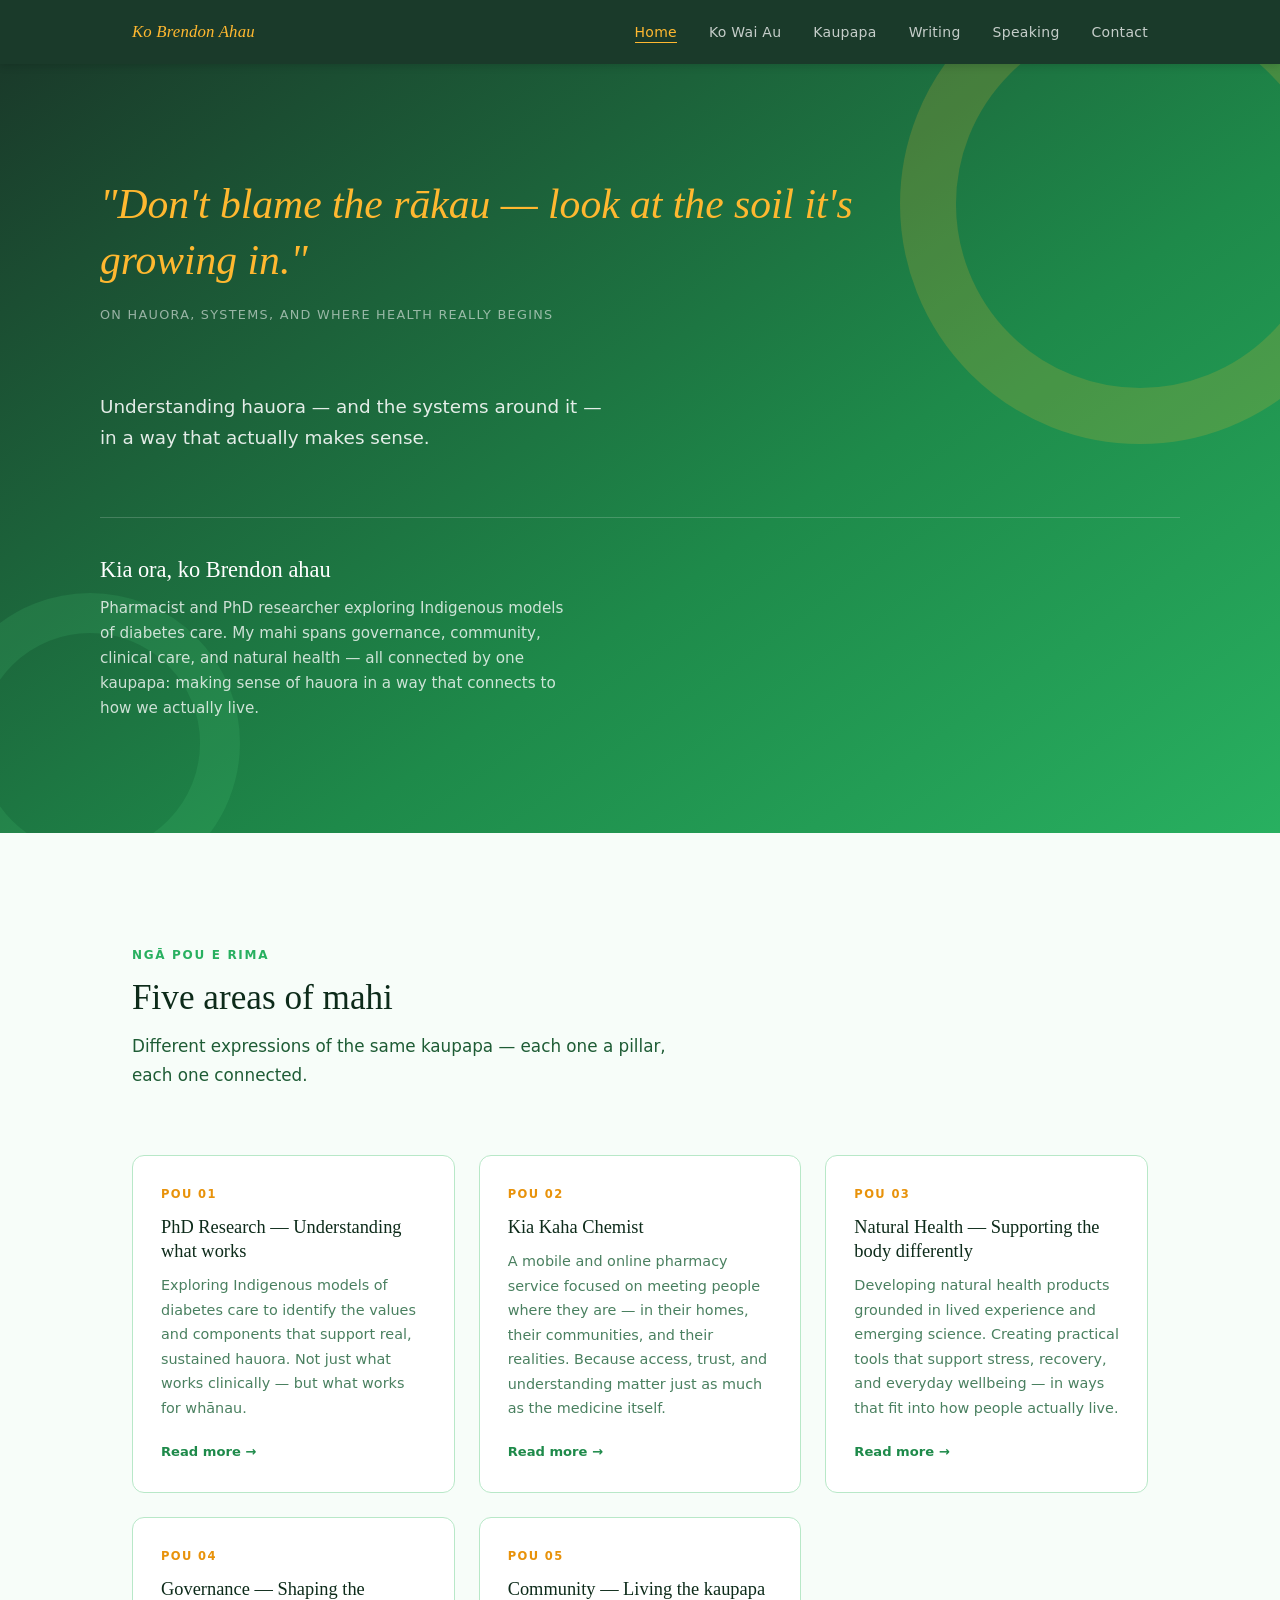
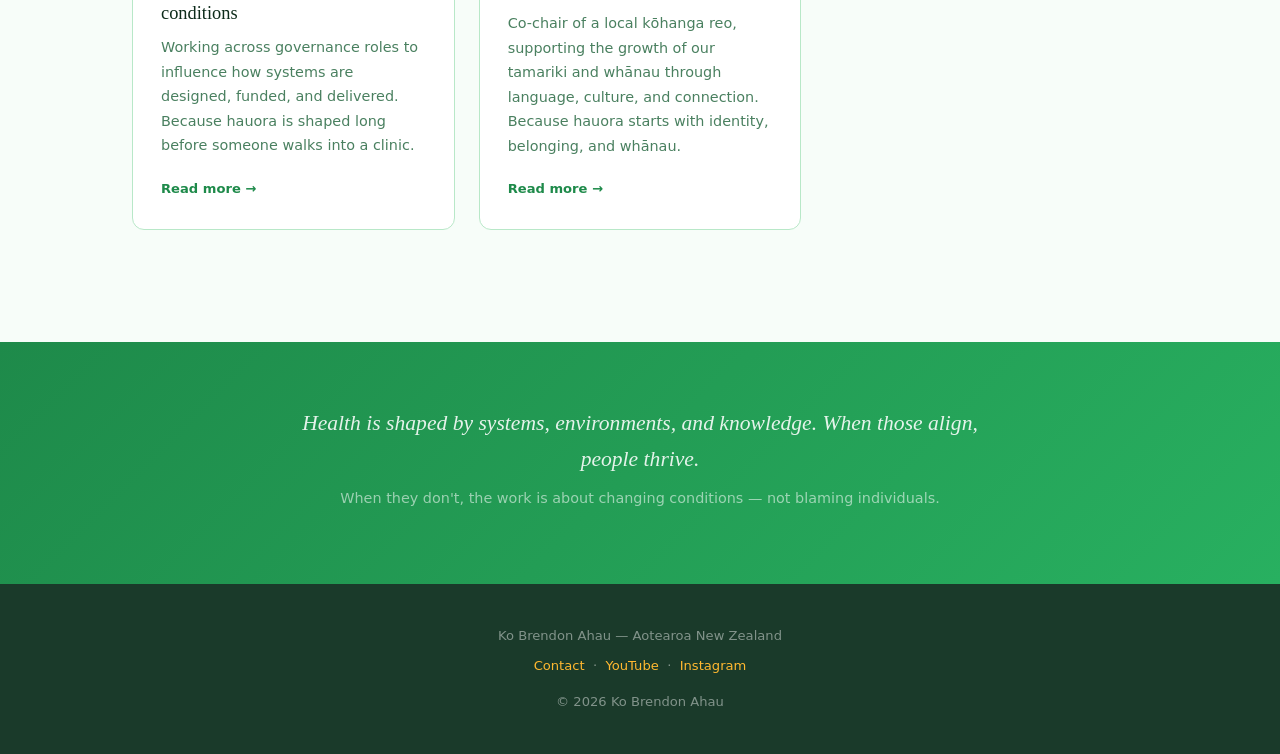
==== commit f42e0141: "Add real YouTube channel link across all pages" ====
--- a/index.html
+++ b/index.html
@@ -4,22 +4,22 @@
   <meta charset="UTF-8" />
   <meta name="viewport" content="width=device-width, initial-scale=1.0" />
   <title>Ko Brendon Ahau — Māori Health, Research & Community</title>
-  <meta name="description" content="Pharmacist, researcher, and community leader working to improve health outcomes for Māori in Aotearoa New Zealand." />
+  <meta name="description" content="Pharmacist, PhD researcher, and community leader working to improve health outcomes for Māori in Aotearoa New Zealand." />
   <link rel="stylesheet" href="css/style.css" />
 </head>
 <body>
 
-<header>
-  <div class="nav-inner">
-    <a href="index.html" class="site-title">Ko Brendon Ahau</a>
-    <button class="menu-toggle" aria-label="Open menu">
+<header class="site-header">
+  <div class="header-inner">
+    <a href="index.html" class="site-logo">Ko Brendon Ahau</a>
+    <button class="nav-toggle" aria-label="Open menu">
       <span></span><span></span><span></span>
     </button>
-    <nav>
+    <nav class="site-nav">
       <ul>
-        <li><a href="index.html">Kaika/Home</a></li>
-        <li><a href="about.html">Ko Wai Au</a></li>
-        <li><a href="work.html">Kaupapa</a></li>
+        <li><a href="index.html">Home</a></li>
+        <li><a href="ko-wai-au.html">Ko Wai Au</a></li>
+        <li><a href="kaupapa.html">Kaupapa</a></li>
         <li><a href="writing.html">Writing</a></li>
         <li><a href="speaking.html">Speaking</a></li>
         <li><a href="contact.html">Contact</a></li>
@@ -31,108 +31,84 @@
 <!-- HERO -->
 <section class="hero">
   <div class="hero-inner">
-    <span class="hero-kicker">Pharmacist · Researcher · Community Leader</span>
-    <h1>Improving health<br>outcomes for <em>Māori</em></h1>
-    <p class="hero-tagline">A map of my mahi — connecting research, clinical practice, natural health, and community leadership across Aotearoa.</p>
-    <div class="hero-actions">
-      <a href="work.html" class="btn btn-primary">Explore my kaupapa</a>
-      <a href="about.html" class="btn btn-outline">Ko wai au →</a>
+    <p class="hero-quote">"Don't blame the rākau — look at the soil it's growing in."</p>
+    <p class="hero-quote-attr">On hauora, systems, and where health really begins</p>
+    <p class="hero-sub">Understanding hauora — and the systems around it — in a way that actually makes sense.</p>
+
+    <div class="hero-intro">
+      <div class="hero-intro-text">
+        <h2>Kia ora, ko Brendon ahau</h2>
+        <p>Pharmacist and PhD researcher exploring Indigenous models of diabetes care. My mahi spans governance, community, clinical care, and natural health — all connected by one kaupapa: making sense of hauora in a way that connects to how we actually live.</p>
+      </div>
     </div>
   </div>
 </section>
 
-<!-- PURPOSE BAND -->
-<div class="purpose-band">
-  <div class="container">
-    <p>"Everything I do connects back to one kaupapa: <strong>pae ora for whānau Māori.</strong>"</p>
-  </div>
-</div>
+<!-- 5 POU -->
+<section class="pou-section">
+  <div class="wrap">
+    <span class="section-label">Ngā pou e rima</span>
+    <h2 class="section-heading">Five areas of mahi</h2>
+    <p class="section-lead">Different expressions of the same kaupapa — each one a pillar, each one connected.</p>
 
-<!-- MAHI SECTIONS -->
-<section class="mahi-section">
-  <div class="container">
-    <span class="section-kicker">Areas of work</span>
-    <h2 class="section-title">Five pillars of <em>mahi</em></h2>
-    <p class="section-lead">Each area is distinct, but they all serve the same purpose — improving health outcomes for our people, from individual care through to system change.</p>
+    <div class="pou-grid">
 
-    <div class="mahi-grid">
+      <a href="pou/research.html" class="pou-card">
+        <div class="pou-number">Pou 01</div>
+        <h3>PhD Research — Understanding what works</h3>
+        <p>Exploring Indigenous models of diabetes care to identify the values and components that support real, sustained hauora. Not just what works clinically — but what works for whānau.</p>
+        <span class="pou-link">Read more →</span>
+      </a>
 
-      <div class="mahi-card">
-        <div class="mahi-card-icon icon-research">🔬</div>
-        <h3>Research</h3>
-        <p>PhD research and collaborative projects generating evidence that directly serves Māori health equity — community-led, culturally grounded, and practically useful.</p>
-        <a href="research.html" class="card-link">Explore research →</a>
-      </div>
+      <a href="pou/kia-kaha-chemist.html" class="pou-card">
+        <div class="pou-number">Pou 02</div>
+        <h3>Kia Kaha Chemist</h3>
+        <p>A mobile and online pharmacy service focused on meeting people where they are — in their homes, their communities, and their realities. Because access, trust, and understanding matter just as much as the medicine itself.</p>
+        <span class="pou-link">Read more →</span>
+      </a>
 
-      <div class="mahi-card">
-        <div class="mahi-card-icon icon-clinical">💊</div>
-        <h3>Clinical Health</h3>
-        <p>Kia Kaha Chemist — a community pharmacy built around whānau. Meeting people where they are, in their homes, on marae, and in local spaces.</p>
-        <a href="https://www.kiakahachemist.org.nz" class="card-link" target="_blank" rel="noopener">Visit Kia Kaha Chemist →</a>
-      </div>
+      <a href="pou/natural-health.html" class="pou-card">
+        <div class="pou-number">Pou 03</div>
+        <h3>Natural Health — Supporting the body differently</h3>
+        <p>Developing natural health products grounded in lived experience and emerging science. Creating practical tools that support stress, recovery, and everyday wellbeing — in ways that fit into how people actually live.</p>
+        <span class="pou-link">Read more →</span>
+      </a>
 
-      <div class="mahi-card">
-        <div class="mahi-card-icon icon-natural">🌿</div>
-        <h3>Natural Health</h3>
-        <p>The Brothers Green and Good Sando — natural health products rooted in Māori values, focused on accessibility and whānau-led wellbeing.</p>
-        <a href="work.html#natural-health" class="card-link">Learn more →</a>
-      </div>
+      <a href="pou/governance.html" class="pou-card">
+        <div class="pou-number">Pou 04</div>
+        <h3>Governance — Shaping the conditions</h3>
+        <p>Working across governance roles to influence how systems are designed, funded, and delivered. Because hauora is shaped long before someone walks into a clinic.</p>
+        <span class="pou-link">Read more →</span>
+      </a>
 
-      <div class="mahi-card">
-        <div class="mahi-card-icon icon-governance">🏛️</div>
-        <h3>Governance & Leadership</h3>
-        <p>Board roles and community organisations working at the systems level — influencing the structures that shape health outcomes for Māori.</p>
-        <a href="governance.html" class="card-link">See roles →</a>
-      </div>
-
-      <div class="mahi-card">
-        <div class="mahi-card-icon icon-hapori">🤝</div>
-        <h3>Hāpori</h3>
-        <p>Speaking, writing, and collaboration — sharing knowledge, contributing to public conversation, and connecting with others doing this mahi.</p>
-        <a href="speaking.html" class="card-link">Connect →</a>
-      </div>
+      <a href="pou/community.html" class="pou-card">
+        <div class="pou-number">Pou 05</div>
+        <h3>Community — Living the kaupapa</h3>
+        <p>Co-chair of a local kōhanga reo, supporting the growth of our tamariki and whānau through language, culture, and connection. Because hauora starts with identity, belonging, and whānau.</p>
+        <span class="pou-link">Read more →</span>
+      </a>
 
     </div>
   </div>
 </section>
 
-<!-- ABOUT STRIP -->
-<div class="about-strip">
-  <div class="container">
-    <div class="about-strip-inner">
-
-      <div class="about-strip-text">
-        <span class="section-kicker">Ko wai au</span>
-        <h2>A pharmacist, researcher, and community leader from Kāi Tahu</h2>
-        <p>My mahi is centred on pursuing pae ora for whānau Māori — across clinical practice, research, natural health, and contributions to community and health system spaces.</p>
-        <p>I believe meaningful change happens when we work across multiple levels at once, from individual care through to system change.</p>
-        <a href="about.html" class="btn btn-green">Read my full story →</a>
-      </div>
-
-      <div class="whakapapa-block">
-        <p>Ko Hikaroroa te Māuka<br>
-        Ko Waikouaiti te Awa<br>
-        Ko Takitimu, Uruao, me Araiteuru ōku Waka<br>
-        Ko Kāti Huirapa ki Puketeraki rāua ko Te Rau Aroha ōku Marae</p>
-        <div class="whakapapa-footer">He manawa tahi, he manawa ora, he manawa toa, te manawa Kāi Tahu.</div>
-      </div>
-
-    </div>
+<!-- CLOSING REFLECTION -->
+<div class="kaupapa-band">
+  <div class="wrap">
+    <p>Health is shaped by systems, environments, and knowledge. When those align, people thrive.</p>
+    <p>When they don't, the work is about changing conditions — not blaming individuals.</p>
   </div>
 </div>
 
-<!-- CONNECT -->
-<section class="connect-section">
-  <div class="container">
-    <h2>Kia kōrero tāua</h2>
-    <p>Whether you're interested in research, collaboration, speaking, or just want to connect — I'd love to hear from you.</p>
-    <a href="contact.html" class="btn btn-primary">Get in touch</a>
-  </div>
-</section>
-
-<footer>
-  <p>&copy; <span id="year"></span> Ko Brendon Ahau. Based in Aotearoa New Zealand.</p>
-  <script>document.getElementById('year').textContent = new Date().getFullYear();</script>
+<footer class="site-footer">
+  <p>Ko Brendon Ahau — Aotearoa New Zealand</p>
+  <p style="margin-top:0.4rem;">
+    <a href="contact.html">Contact</a> &nbsp;·&nbsp;
+    <a href="https://www.youtube.com/@KoBrendonAhau" target="_blank" rel="noopener">YouTube</a> &nbsp;·&nbsp;
+    <a href="https://www.instagram.com/yourhandle" target="_blank" rel="noopener">Instagram</a>
+  </p>
+  <p style="margin-top:0.75rem;">&copy; <span id="yr"></span> Ko Brendon Ahau</p>
+  <script>document.getElementById('yr').textContent=new Date().getFullYear();</script>
 </footer>
 
 <script src="js/main.js"></script>
--- a/css/style.css
+++ b/css/style.css
@@ -1,557 +1,720 @@
-/* ===== RESET & BASE ===== */
+/* ============================================
+   KO BRENDON AHAU — Design System
+   ============================================ */
+
+/* --- Reset --- */
 *, *::before, *::after { box-sizing: border-box; margin: 0; padding: 0; }
 
-/* ===== DESIGN TOKENS ===== */
+/* --- Tokens --- */
 :root {
-  --forest:      #0a2218;
-  --green:       #0f7a3e;
-  --green-mid:   #18a854;
-  --green-light: #3dd670;
-  --green-pale:  #b8f5ce;
-  --gold:        #f7c948;
-  --gold-dark:   #d4a012;
-  --orange:      #f26419;
-  --cream:       #faf7f2;
-  --warm-white:  #fffdf8;
-  --sand:        #f2e8d5;
-  --dark:        #081510;
-  --mid:         #1e3d28;
-  --muted:       #4a7058;
-  --border:      #c8ecd4;
-  --shadow-sm:   0 2px 10px rgba(0,0,0,0.10);
-  --shadow-md:   0 6px 24px rgba(0,0,0,0.15);
-  --shadow-lg:   0 12px 48px rgba(0,0,0,0.20);
-  --radius-sm:   6px;
-  --radius-md:   14px;
-  --radius-lg:   24px;
-  --max-width:   1100px;
-  --font:        'Georgia', 'Times New Roman', serif;
-  --sans:        'Helvetica Neue', Arial, sans-serif;
-}
-
-html { scroll-behavior: smooth; }
+  /* Dark anchors — used sparingly for nav/footer */
+  --soil:       #1a3a2a;
+  --bark:       #2d5a3d;
+
+  /* Greens — much brighter */
+  --moss:       #1e8a4a;
+  --fern:       #28b060;
+  --leaf:       #4dd17a;
+
+  /* Warm backgrounds */
+  --mist:       #f0faf4;
+  --stone:      #e2f5ea;
+  --cream:      #f7fdf9;
+
+  /* Accent — warm gold/amber */
+  --gold:       #e8920a;
+  --gold-light: #ffb830;
+
+  /* Text */
+  --text:       #0d2b1a;
+  --text-mid:   #1e5c35;
+  --text-soft:  #4a8060;
+
+  /* UI */
+  --border:     #b8e8c8;
+  --white:      #ffffff;
+
+  --font-serif: 'Georgia', 'Times New Roman', serif;
+  --font-sans:  system-ui, -apple-system, 'Helvetica Neue', Arial, sans-serif;
+
+  --space-xs:   0.5rem;
+  --space-sm:   1rem;
+  --space-md:   2rem;
+  --space-lg:   4rem;
+  --space-xl:   7rem;
+
+  --radius:     6px;
+  --radius-md:  12px;
+  --radius-lg:  20px;
+
+  --shadow:     0 2px 14px rgba(30,138,74,0.10);
+  --shadow-md:  0 6px 32px rgba(30,138,74,0.16);
+
+  --max:        1080px;
+  --max-text:   680px;
+}
+
+/* --- Base --- */
+html { scroll-behavior: smooth; font-size: 16px; }
 
 body {
-  font-family: var(--sans);
+  font-family: var(--font-sans);
   background: var(--cream);
-  color: var(--dark);
-  line-height: 1.7;
-  font-size: 1rem;
-}
-
-a { color: var(--green); text-decoration: none; }
+  color: var(--text);
+  line-height: 1.75;
+  -webkit-font-smoothing: antialiased;
+}
+
+img { max-width: 100%; display: block; }
+a { color: var(--moss); text-decoration: none; }
 a:hover { text-decoration: underline; }
-img { max-width: 100%; display: block; }
-
-/* ===== LAYOUT ===== */
-.container { max-width: var(--max-width); margin: 0 auto; padding: 0 2rem; }
-
-/* ===== HEADER ===== */
-header {
-  background: var(--forest);
+
+/* --- Layout --- */
+.wrap { max-width: var(--max); margin: 0 auto; padding: 0 var(--space-md); }
+.wrap-text { max-width: var(--max-text); margin: 0 auto; padding: 0 var(--space-md); }
+
+/* ============================================
+   HEADER
+   ============================================ */
+.site-header {
+  background: var(--soil);
   position: sticky;
   top: 0;
   z-index: 100;
-  box-shadow: 0 2px 16px rgba(0,0,0,0.3);
-}
-
-.nav-inner {
+  box-shadow: 0 2px 8px rgba(0,0,0,0.15);
+}
+
+.header-inner {
+  max-width: var(--max);
+  margin: 0 auto;
+  padding: 0 var(--space-md);
   display: flex;
   align-items: center;
   justify-content: space-between;
-  padding: 1rem 2.5rem;
-  max-width: 100%;
-}
-
-.site-title {
-  font-family: var(--font);
-  font-size: 1.15rem;
-  font-weight: normal;
-  color: var(--gold);
-  letter-spacing: 0.02em;
+  height: 64px;
+}
+
+.site-logo {
+  font-family: var(--font-serif);
   font-style: italic;
-}
-.site-title:hover { text-decoration: none; opacity: 0.85; }
-
-nav ul { list-style: none; display: flex; gap: 2rem; flex-wrap: wrap; }
-
-nav a {
-  font-family: var(--sans);
-  font-size: 0.9rem;
-  color: rgba(255,255,255,0.82);
+  font-size: 1.05rem;
+  color: var(--gold-light);
+  letter-spacing: 0.01em;
+}
+.site-logo:hover { text-decoration: none; opacity: 0.85; }
+
+.site-nav ul {
+  list-style: none;
+  display: flex;
+  gap: 2rem;
+}
+
+.site-nav a {
+  font-size: 0.875rem;
   font-weight: 500;
+  color: rgba(255,255,255,0.75);
   letter-spacing: 0.02em;
   transition: color 0.2s;
-  padding-bottom: 3px;
-  border-bottom: 2px solid transparent;
-}
-nav a:hover, nav a.active {
-  color: var(--gold);
-  border-bottom-color: var(--gold);
+  padding-bottom: 2px;
+  border-bottom: 1px solid transparent;
+}
+.site-nav a:hover,
+.site-nav a.active {
+  color: var(--gold-light);
+  border-bottom-color: var(--gold-light);
   text-decoration: none;
 }
 
-.menu-toggle {
+.nav-toggle {
   display: none;
   background: none;
   border: none;
   cursor: pointer;
+  padding: 4px;
   flex-direction: column;
   gap: 5px;
-  padding: 4px;
-}
-.menu-toggle span { display: block; width: 24px; height: 2px; background: #fff; transition: all 0.3s; }
-
-/* ===== HERO ===== */
+}
+.nav-toggle span {
+  display: block;
+  width: 22px;
+  height: 2px;
+  background: rgba(255,255,255,0.8);
+  transition: 0.3s;
+}
+
+/* ============================================
+   HERO
+   ============================================ */
 .hero {
+  background: linear-gradient(145deg, var(--soil) 0%, var(--moss) 60%, var(--fern) 100%);
+  color: var(--white);
+  padding: var(--space-xl) var(--space-md);
   position: relative;
-  min-height: 92vh;
-  display: flex;
-  align-items: center;
-  background: linear-gradient(
-    135deg,
-    rgba(10,34,24,0.90) 0%,
-    rgba(15,122,62,0.72) 55%,
-    rgba(10,34,24,0.88) 100%
-  ),
-  url('../images/hero.jpg') center center / cover no-repeat;
-  color: #fff;
   overflow: hidden;
+}
+
+/* Bright koru-inspired accent circle */
+.hero::before {
+  content: '';
+  position: absolute;
+  top: -100px;
+  right: -100px;
+  width: 480px;
+  height: 480px;
+  border-radius: 50%;
+  border: 56px solid rgba(255,184,48,0.18);
+  pointer-events: none;
 }
 
 .hero::after {
   content: '';
   position: absolute;
-  bottom: 0; left: 0; right: 0;
-  height: 100px;
-  background: linear-gradient(to bottom, transparent, var(--cream));
+  bottom: -60px;
+  left: -60px;
+  width: 300px;
+  height: 300px;
+  border-radius: 50%;
+  border: 40px solid rgba(77,209,122,0.15);
   pointer-events: none;
 }
 
 .hero-inner {
+  max-width: var(--max);
+  margin: 0 auto;
   position: relative;
   z-index: 1;
-  max-width: 800px;
-  padding: 4rem 2rem;
-}
-
-.hero-kicker {
+}
+
+.hero-quote {
+  font-family: var(--font-serif);
+  font-size: clamp(1.6rem, 4vw, 2.6rem);
+  font-weight: normal;
+  font-style: italic;
+  line-height: 1.35;
+  color: var(--gold-light);
+  max-width: 760px;
+  margin-bottom: var(--space-sm);
+}
+
+.hero-quote-attr {
+  font-size: 0.8rem;
+  letter-spacing: 0.1em;
+  text-transform: uppercase;
+  color: rgba(255,255,255,0.55);
+  margin-bottom: var(--space-lg);
+}
+
+.hero-sub {
+  font-size: 1.15rem;
+  color: rgba(255,255,255,0.88);
+  max-width: 520px;
+  line-height: 1.7;
+  margin-bottom: var(--space-lg);
+}
+
+.hero-intro {
+  display: flex;
+  align-items: flex-start;
+  gap: var(--space-md);
+  padding-top: var(--space-md);
+  border-top: 1px solid rgba(255,255,255,0.18);
+}
+
+.hero-intro-text h2 {
+  font-family: var(--font-serif);
+  font-size: 1.4rem;
+  font-weight: normal;
+  color: var(--white);
+  margin-bottom: 0.4rem;
+}
+
+.hero-intro-text p {
+  font-size: 0.95rem;
+  color: rgba(255,255,255,0.78);
+  line-height: 1.65;
+  max-width: 480px;
+}
+
+/* ============================================
+   BUTTONS
+   ============================================ */
+.btn {
   display: inline-block;
+  padding: 0.7rem 1.75rem;
+  border-radius: 100px;
+  font-size: 0.9rem;
+  font-weight: 600;
+  letter-spacing: 0.02em;
+  transition: all 0.22s;
+  border: 2px solid transparent;
+  cursor: pointer;
+  font-family: var(--font-sans);
+}
+
+.btn-gold {
   background: var(--gold);
-  color: var(--forest);
-  font-size: 0.78rem;
-  font-weight: 800;
+  color: var(--white);
+  border-color: var(--gold);
+}
+.btn-gold:hover {
+  background: var(--bark);
+  border-color: var(--bark);
+  text-decoration: none;
+  transform: translateY(-2px);
+  box-shadow: var(--shadow-md);
+}
+
+.btn-outline-light {
+  background: transparent;
+  color: rgba(255,255,255,0.85);
+  border-color: rgba(255,255,255,0.35);
+}
+.btn-outline-light:hover {
+  border-color: rgba(255,255,255,0.7);
+  color: var(--white);
+  text-decoration: none;
+  transform: translateY(-2px);
+}
+
+.btn-moss {
+  background: var(--moss);
+  color: var(--white);
+  border-color: var(--moss);
+}
+.btn-moss:hover {
+  background: var(--soil);
+  border-color: var(--soil);
+  text-decoration: none;
+  transform: translateY(-2px);
+  box-shadow: var(--shadow-md);
+}
+
+/* ============================================
+   5 POU SECTION
+   ============================================ */
+.pou-section {
+  padding: var(--space-xl) 0;
+  background: var(--cream);
+}
+
+.section-label {
+  font-size: 0.75rem;
+  font-weight: 700;
   letter-spacing: 0.14em;
   text-transform: uppercase;
-  padding: 0.4rem 1.1rem;
-  border-radius: 100px;
-  margin-bottom: 1.5rem;
-}
-
-.hero h1 {
-  font-family: var(--font);
-  font-size: clamp(2.6rem, 6.5vw, 4.2rem);
+  color: var(--fern);
+  display: block;
+  margin-bottom: 0.6rem;
+}
+
+.section-heading {
+  font-family: var(--font-serif);
+  font-size: clamp(1.6rem, 3.5vw, 2.2rem);
   font-weight: normal;
-  line-height: 1.12;
-  margin-bottom: 1.25rem;
-  color: #fff;
-}
-.hero h1 em { color: var(--gold); font-style: italic; }
-
-.hero-tagline {
-  font-size: 1.18rem;
-  color: rgba(255,255,255,0.90);
+  color: var(--text);
+  line-height: 1.25;
+  margin-bottom: 0.75rem;
+}
+
+.section-lead {
+  font-size: 1.05rem;
+  color: var(--text-mid);
   max-width: 560px;
-  margin-bottom: 2.5rem;
   line-height: 1.75;
-}
-
-.hero-actions { display: flex; gap: 1rem; flex-wrap: wrap; }
-
-/* ===== BUTTONS ===== */
-.btn {
-  display: inline-block;
-  padding: 0.85rem 2.2rem;
-  border-radius: 100px;
-  font-family: var(--sans);
-  font-weight: 700;
-  font-size: 0.95rem;
-  transition: all 0.25s;
-  cursor: pointer;
-  border: 2px solid transparent;
-  letter-spacing: 0.02em;
-}
-
-.btn-primary {
-  background: var(--gold);
-  color: var(--forest);
-  border-color: var(--gold);
-}
-.btn-primary:hover {
-  background: var(--gold-dark);
-  border-color: var(--gold-dark);
-  color: #fff;
-  text-decoration: none;
-  transform: translateY(-3px);
-  box-shadow: var(--shadow-md);
-}
-
-.btn-outline {
-  background: transparent;
-  color: #fff;
-  border-color: rgba(255,255,255,0.65);
-}
-.btn-outline:hover {
-  background: rgba(255,255,255,0.14);
-  border-color: #fff;
-  text-decoration: none;
-  transform: translateY(-3px);
-}
-
-.btn-green {
-  background: var(--green);
-  color: #fff;
-  border-color: var(--green);
-}
-.btn-green:hover {
-  background: var(--forest);
-  border-color: var(--forest);
-  text-decoration: none;
-  transform: translateY(-3px);
-  box-shadow: var(--shadow-md);
-}
-
-/* ===== SECTIONS ===== */
-section { padding: 5rem 0; }
-
-.section-kicker {
-  display: inline-block;
-  font-size: 0.75rem;
-  font-weight: 800;
-  letter-spacing: 0.16em;
-  text-transform: uppercase;
-  color: var(--green-mid);
-  margin-bottom: 0.75rem;
-}
-
-h2.section-title {
-  font-family: var(--font);
-  font-size: clamp(1.9rem, 4vw, 2.8rem);
-  font-weight: normal;
-  color: var(--dark);
-  line-height: 1.18;
-  margin-bottom: 1rem;
-}
-h2.section-title em { color: var(--green); font-style: italic; }
-
-.section-lead {
-  font-size: 1.1rem;
-  color: var(--mid);
-  max-width: 600px;
-  line-height: 1.78;
-  margin-bottom: 3rem;
-}
-
-/* ===== PURPOSE BAND ===== */
-.purpose-band {
-  background: var(--forest);
-  color: #fff;
-  padding: 4.5rem 0;
-  text-align: center;
-}
-.purpose-band p {
-  font-family: var(--font);
-  font-size: clamp(1.25rem, 3vw, 1.9rem);
-  font-style: italic;
-  color: rgba(255,255,255,0.92);
-  max-width: 760px;
-  margin: 0 auto 0.5rem;
-  line-height: 1.6;
-}
-.purpose-band strong { color: var(--gold); font-style: normal; }
-
-/* ===== MAHI CARDS ===== */
-.mahi-section { background: var(--warm-white); }
-
-.mahi-grid {
+  margin-bottom: var(--space-lg);
+}
+
+.pou-grid {
   display: grid;
-  grid-template-columns: repeat(auto-fit, minmax(280px, 1fr));
-  gap: 1.75rem;
-}
-
-.mahi-card {
-  background: #fff;
+  grid-template-columns: repeat(auto-fit, minmax(290px, 1fr));
+  gap: 1.5rem;
+}
+
+.pou-card {
+  background: var(--white);
+  border: 1.5px solid var(--border);
   border-radius: var(--radius-md);
-  padding: 2rem;
-  box-shadow: var(--shadow-sm);
-  border: 1px solid var(--border);
-  transition: transform 0.25s, box-shadow 0.25s;
+  padding: 1.75rem;
   display: flex;
   flex-direction: column;
-}
-.mahi-card:hover { transform: translateY(-5px); box-shadow: var(--shadow-md); }
-
-.mahi-card-icon {
-  width: 52px;
-  height: 52px;
-  border-radius: var(--radius-sm);
-  display: flex;
-  align-items: center;
-  justify-content: center;
-  font-size: 1.5rem;
-  margin-bottom: 1.25rem;
-}
-
-.icon-research   { background: var(--green-pale); }
-.icon-clinical   { background: #ffe8d0; }
-.icon-natural    { background: #fef6d0; }
-.icon-governance { background: #d0eaff; }
-.icon-hapori     { background: #ead0ff; }
-
-.mahi-card h3 {
-  font-family: var(--font);
-  font-size: 1.2rem;
+  transition: transform 0.22s, box-shadow 0.22s, border-color 0.22s;
+  text-decoration: none;
+  color: inherit;
+}
+.pou-card:hover {
+  transform: translateY(-5px);
+  box-shadow: var(--shadow-md);
+  border-color: var(--fern);
+  text-decoration: none;
+}
+
+.pou-number {
+  font-size: 0.72rem;
+  font-weight: 700;
+  letter-spacing: 0.12em;
+  color: var(--gold);
+  text-transform: uppercase;
+  margin-bottom: 0.75rem;
+}
+
+.pou-card h3 {
+  font-family: var(--font-serif);
+  font-size: 1.15rem;
   font-weight: normal;
-  color: var(--dark);
+  color: var(--text);
   margin-bottom: 0.6rem;
-}
-.mahi-card p {
-  font-size: 0.95rem;
-  color: var(--muted);
-  line-height: 1.68;
+  line-height: 1.3;
+}
+
+.pou-card p {
+  font-size: 0.9rem;
+  color: var(--text-soft);
+  line-height: 1.7;
   flex: 1;
   margin-bottom: 1.25rem;
 }
-.card-link {
-  font-size: 0.85rem;
+
+.pou-link {
+  font-size: 0.82rem;
   font-weight: 700;
-  color: var(--green);
+  color: var(--moss);
   display: inline-flex;
   align-items: center;
-  gap: 0.3rem;
+  gap: 0.25rem;
   transition: gap 0.2s;
 }
-.card-link:hover { gap: 0.6rem; text-decoration: none; }
-
-/* ===== ABOUT STRIP ===== */
-.about-strip { background: var(--sand); padding: 5rem 0; }
-
-.about-strip-inner {
-  display: grid;
-  grid-template-columns: 1fr 1fr;
-  gap: 4rem;
-  align-items: center;
-}
-
-.about-strip-text h2 {
-  font-family: var(--font);
-  font-size: clamp(1.7rem, 3.5vw, 2.3rem);
+.pou-card:hover .pou-link { gap: 0.5rem; color: var(--fern); }
+
+/* ============================================
+   CLOSING / KAUPAPA BAND
+   ============================================ */
+.kaupapa-band {
+  background: linear-gradient(135deg, var(--moss) 0%, var(--fern) 100%);
+  color: var(--white);
+  padding: var(--space-lg) var(--space-md);
+  text-align: center;
+}
+
+.kaupapa-band p {
+  font-family: var(--font-serif);
+  font-size: clamp(1rem, 2.5vw, 1.35rem);
+  font-style: italic;
+  color: rgba(255,255,255,0.88);
+  max-width: 680px;
+  margin: 0 auto 0.6rem;
+  line-height: 1.65;
+}
+
+.kaupapa-band p + p {
+  font-family: var(--font-sans);
+  font-style: normal;
+  font-size: 0.9rem;
+  color: rgba(255,255,255,0.55);
+  margin-top: 0.25rem;
+}
+
+/* ============================================
+   PAGE HERO (inner pages)
+   ============================================ */
+.page-hero {
+  background: linear-gradient(145deg, var(--soil) 0%, var(--moss) 100%);
+  padding: 4rem var(--space-md) 3.5rem;
+}
+
+.page-hero-inner {
+  max-width: var(--max);
+  margin: 0 auto;
+}
+
+.page-hero .label {
+  font-size: 0.75rem;
+  font-weight: 700;
+  letter-spacing: 0.14em;
+  text-transform: uppercase;
+  color: var(--gold);
+  display: block;
+  margin-bottom: 0.75rem;
+}
+
+.page-hero h1 {
+  font-family: var(--font-serif);
+  font-size: clamp(1.8rem, 4vw, 2.8rem);
   font-weight: normal;
-  color: var(--dark);
-  margin-bottom: 1rem;
-  line-height: 1.25;
-}
-.about-strip-text p { color: var(--mid); line-height: 1.78; margin-bottom: 1rem; }
-.about-strip-text p:last-of-type { margin-bottom: 1.5rem; }
-
-.whakapapa-block {
-  background: var(--forest);
-  color: rgba(255,255,255,0.9);
+  color: var(--white);
+  line-height: 1.2;
+  margin-bottom: 0.6rem;
+}
+
+.page-hero .sub {
+  font-size: 1rem;
+  color: rgba(255,255,255,0.6);
+  max-width: 520px;
+  line-height: 1.65;
+}
+
+/* ============================================
+   PAGE CONTENT
+   ============================================ */
+.page-body {
+  padding: var(--space-lg) 0 var(--space-xl);
+}
+
+.prose h2 {
+  font-family: var(--font-serif);
+  font-size: 1.5rem;
+  font-weight: normal;
+  color: var(--moss);
+  margin: 2.5rem 0 0.75rem;
+  padding-bottom: 0.4rem;
+  border-bottom: 1px solid var(--stone);
+}
+
+.prose h2:first-child { margin-top: 0; }
+
+.prose h3 {
+  font-size: 1.05rem;
+  font-weight: 700;
+  color: var(--text);
+  margin: 1.75rem 0 0.5rem;
+}
+
+.prose p {
+  color: var(--text-mid);
+  line-height: 1.82;
+  margin-bottom: 1.1rem;
+}
+
+.prose p:last-child { margin-bottom: 0; }
+
+.prose a { color: var(--moss); font-weight: 500; }
+
+.prose ul {
+  list-style: none;
+  padding: 0;
+  margin-bottom: 1.1rem;
+}
+
+.prose ul li {
+  padding: 0.35rem 0 0.35rem 1.4rem;
+  position: relative;
+  color: var(--text-mid);
+  font-size: 0.95rem;
+  line-height: 1.7;
+}
+
+.prose ul li::before {
+  content: '—';
+  position: absolute;
+  left: 0;
+  color: var(--gold);
+}
+
+.prose strong { color: var(--text); }
+
+/* Whakapapa block */
+.whakapapa {
+  background: var(--soil);
+  color: rgba(255,255,255,0.85);
   border-radius: var(--radius-md);
-  padding: 2.25rem 2.5rem;
-  font-family: var(--font);
+  padding: 2rem 2.25rem;
+  font-family: var(--font-serif);
   font-style: italic;
   line-height: 2.1;
   font-size: 1rem;
-  box-shadow: var(--shadow-md);
-}
-.whakapapa-block p { color: rgba(255,255,255,0.88); margin: 0; }
-.whakapapa-block .whakapapa-footer {
+  margin-bottom: 2rem;
+}
+
+.whakapapa-footer {
   margin-top: 1.25rem;
   padding-top: 1rem;
-  border-top: 1px solid rgba(255,255,255,0.2);
+  border-top: 1px solid rgba(255,255,255,0.15);
   font-style: normal;
-  font-family: var(--sans);
-  font-size: 0.85rem;
-  color: var(--gold);
+  font-family: var(--font-sans);
+  font-size: 0.8rem;
+  color: var(--gold-light);
   letter-spacing: 0.06em;
   text-transform: uppercase;
 }
 
-/* ===== CONNECT SECTION ===== */
-.connect-section {
-  background: linear-gradient(135deg, var(--green) 0%, var(--forest) 100%);
-  color: #fff;
-  text-align: center;
-  padding: 5.5rem 0;
-}
-.connect-section h2 {
-  font-family: var(--font);
-  font-size: clamp(1.9rem, 4vw, 2.8rem);
+/* Org card */
+.org-card {
+  background: var(--white);
+  border: 1px solid var(--border);
+  border-left: 3px solid var(--moss);
+  border-radius: var(--radius);
+  padding: 1.5rem 1.75rem;
+  margin-bottom: 1.25rem;
+  transition: box-shadow 0.2s;
+}
+.org-card:hover { box-shadow: var(--shadow); }
+.org-card h3 { font-size: 1.05rem; color: var(--moss); margin-bottom: 0.35rem; }
+.org-card p { font-size: 0.92rem; color: var(--text-mid); line-height: 1.72; margin-bottom: 0.6rem; }
+.org-card p:last-child { margin-bottom: 0; }
+.org-card a { font-size: 0.85rem; font-weight: 600; color: var(--moss); }
+
+/* ============================================
+   WRITING PAGE
+   ============================================ */
+.article-list { list-style: none; padding: 0; }
+
+.article-item {
+  border-bottom: 1px solid var(--border);
+  padding: 1.75rem 0;
+}
+.article-item:first-child { padding-top: 0; }
+
+.article-item h3 {
+  font-family: var(--font-serif);
+  font-size: 1.2rem;
   font-weight: normal;
-  color: #fff;
+  color: var(--text);
+  margin-bottom: 0.35rem;
+}
+
+.article-item .meta {
+  font-size: 0.8rem;
+  color: var(--text-soft);
+  letter-spacing: 0.04em;
+  margin-bottom: 0.5rem;
+}
+
+.article-item p {
+  font-size: 0.92rem;
+  color: var(--text-mid);
+  line-height: 1.7;
+  margin-bottom: 0.6rem;
+}
+
+.article-item a.read-link {
+  font-size: 0.85rem;
+  font-weight: 600;
+  color: var(--moss);
+}
+
+/* ============================================
+   CONTACT
+   ============================================ */
+.contact-grid {
+  display: grid;
+  grid-template-columns: 1fr 1fr;
+  gap: var(--space-lg);
+  align-items: start;
+}
+
+.contact-info h2 {
+  font-family: var(--font-serif);
+  font-size: 1.5rem;
+  font-weight: normal;
+  color: var(--text);
+  margin-bottom: 0.75rem;
+}
+
+.contact-info p {
+  color: var(--text-mid);
+  line-height: 1.78;
   margin-bottom: 1rem;
-}
-.connect-section p {
-  color: rgba(255,255,255,0.85);
-  font-size: 1.1rem;
-  max-width: 520px;
-  margin: 0 auto 2.5rem;
-  line-height: 1.75;
-}
-
-/* ===== PAGE HERO (inner pages) ===== */
-.page-hero {
-  background: linear-gradient(135deg, var(--forest) 0%, var(--green) 100%);
-  color: #fff;
-  padding: 4rem 2rem;
-}
-.page-hero-inner { max-width: var(--max-width); margin: 0 auto; }
-.page-hero h1 {
-  font-family: var(--font);
-  font-size: clamp(1.9rem, 4vw, 2.9rem);
-  font-weight: normal;
-  color: #fff;
-  margin-bottom: 0.5rem;
-}
-.page-hero p { color: rgba(255,255,255,0.82); font-size: 1.05rem; margin: 0; }
-
-/* ===== INNER PAGE CONTENT ===== */
-.page-content { padding: 4rem 0 5rem; }
-.content-section { margin-bottom: 3.5rem; }
-
-h2.content-heading {
-  font-family: var(--font);
-  font-size: 1.65rem;
-  font-weight: normal;
-  color: var(--green);
-  margin-bottom: 1rem;
-  padding-bottom: 0.5rem;
-  border-bottom: 2px solid var(--green-pale);
-}
-
-h3.content-subheading {
-  font-size: 1.1rem;
-  font-weight: 700;
-  color: var(--dark);
-  margin-bottom: 0.5rem;
-}
-
-p.body-text {
-  color: var(--mid);
-  line-height: 1.82;
-  margin-bottom: 1rem;
-}
-p.body-text:last-child { margin-bottom: 0; }
-
-/* ===== ORG CARDS ===== */
-.org-card {
-  background: #fff;
-  border: 1px solid var(--border);
-  border-left: 4px solid var(--green);
-  border-radius: var(--radius-sm);
-  padding: 1.75rem;
-  margin-bottom: 1.5rem;
-  box-shadow: var(--shadow-sm);
-  transition: box-shadow 0.2s, transform 0.2s;
-}
-.org-card:hover { box-shadow: var(--shadow-md); transform: translateY(-2px); }
-.org-card h3 { color: var(--green); margin-bottom: 0.4rem; font-size: 1.1rem; }
-.org-card p { color: var(--mid); font-size: 0.95rem; line-height: 1.72; margin-bottom: 0.75rem; }
-.org-card p:last-child { margin-bottom: 0; }
-.org-card .org-link { font-size: 0.85rem; font-weight: 700; color: var(--green); }
-
-/* ===== CONTENT LIST ===== */
-ul.content-list { list-style: none; padding: 0; margin-bottom: 1rem; }
-ul.content-list li {
-  padding: 0.45rem 0 0.45rem 1.5rem;
-  position: relative;
-  color: var(--mid);
   font-size: 0.95rem;
 }
-ul.content-list li::before {
-  content: '→';
-  position: absolute;
-  left: 0;
-  color: var(--green-light);
-  font-weight: 700;
-}
-
-/* ===== CONTACT FORM ===== */
-.contact-form { max-width: 640px; }
-.form-group { margin-bottom: 1.4rem; }
-
-label { display: block; font-size: 0.9rem; font-weight: 600; margin-bottom: 0.4rem; color: var(--dark); }
+
+.contact-links { list-style: none; padding: 0; margin-top: 1.5rem; }
+.contact-links li { margin-bottom: 0.6rem; }
+.contact-links a {
+  font-size: 0.9rem;
+  font-weight: 600;
+  color: var(--moss);
+  display: inline-flex;
+  align-items: center;
+  gap: 0.4rem;
+}
+
+.form-group { margin-bottom: 1.25rem; }
+
+label {
+  display: block;
+  font-size: 0.85rem;
+  font-weight: 600;
+  color: var(--text);
+  margin-bottom: 0.35rem;
+  letter-spacing: 0.01em;
+}
 
 input, textarea, select {
   width: 100%;
-  padding: 0.8rem 1.1rem;
-  border: 2px solid var(--border);
-  border-radius: var(--radius-sm);
-  font-family: var(--sans);
-  font-size: 1rem;
-  background: #fff;
-  color: var(--dark);
+  padding: 0.7rem 0.9rem;
+  border: 1.5px solid var(--border);
+  border-radius: var(--radius);
+  font-family: var(--font-sans);
+  font-size: 0.95rem;
+  background: var(--white);
+  color: var(--text);
   transition: border-color 0.2s, box-shadow 0.2s;
 }
 input:focus, textarea:focus, select:focus {
   outline: none;
-  border-color: var(--green);
-  box-shadow: 0 0 0 3px rgba(15,122,62,0.14);
-}
-textarea { resize: vertical; min-height: 150px; }
+  border-color: var(--moss);
+  box-shadow: 0 0 0 3px rgba(61,90,62,0.1);
+}
+textarea { resize: vertical; min-height: 130px; }
 
 .btn-submit {
-  background: var(--green);
-  color: #fff;
+  background: var(--moss);
+  color: var(--white);
   border: none;
-  padding: 0.9rem 2.5rem;
-  font-family: var(--sans);
-  font-size: 1rem;
-  font-weight: 700;
+  padding: 0.75rem 2rem;
+  font-family: var(--font-sans);
+  font-size: 0.95rem;
+  font-weight: 600;
   border-radius: 100px;
   cursor: pointer;
   transition: background 0.2s, transform 0.2s;
   letter-spacing: 0.02em;
 }
-.btn-submit:hover { background: var(--forest); transform: translateY(-2px); }
-.form-note { font-size: 0.85rem; color: var(--muted); margin-top: 0.75rem; }
-
-/* ===== FOOTER ===== */
-footer {
-  background: var(--forest);
-  color: rgba(255,255,255,0.55);
+.btn-submit:hover { background: var(--soil); transform: translateY(-2px); }
+
+.form-note { font-size: 0.8rem; color: var(--text-soft); margin-top: 0.6rem; }
+
+/* ============================================
+   FOOTER
+   ============================================ */
+.site-footer {
+  background: var(--soil);
+  color: rgba(255,255,255,0.45);
   text-align: center;
-  padding: 2.5rem 1.5rem;
-  font-size: 0.875rem;
-}
-footer a { color: var(--gold); }
-footer a:hover { color: #fff; }
-
-/* ===== RESPONSIVE ===== */
+  padding: 2.5rem var(--space-md);
+  font-size: 0.82rem;
+  line-height: 1.8;
+}
+.site-footer a { color: var(--gold-light); }
+.site-footer a:hover { color: var(--white); text-decoration: none; }
+
+/* ============================================
+   RESPONSIVE
+   ============================================ */
 @media (max-width: 768px) {
-  .about-strip-inner { grid-template-columns: 1fr; gap: 2.5rem; }
+  .contact-grid { grid-template-columns: 1fr; gap: var(--space-md); }
+  .hero { padding: 4rem var(--space-md); }
+  .hero-intro { flex-direction: column; gap: var(--space-sm); }
 }
 
 @media (max-width: 640px) {
-  .menu-toggle { display: flex; }
-  nav ul {
+  .nav-toggle { display: flex; }
+
+  .site-nav ul {
     display: none;
     flex-direction: column;
     gap: 0;
     position: absolute;
-    top: 100%;
+    top: 64px;
     left: 0; right: 0;
-    background: var(--forest);
-    border-top: 1px solid rgba(255,255,255,0.1);
+    background: var(--soil);
+    border-top: 1px solid rgba(255,255,255,0.08);
     padding: 1rem 1.5rem 1.5rem;
   }
-  nav ul.open { display: flex; }
-  nav a { font-size: 1rem; padding: 0.5rem 0; display: block; border-bottom: none; }
-  header { position: relative; }
-  .hero { min-height: 80vh; }
-  .hero-inner { padding: 3rem 1.5rem; }
-  .container { padding: 0 1.25rem; }
-  section { padding: 3.5rem 0; }
-  .page-hero { padding: 3rem 1.25rem; }
-}
+  .site-nav ul.open { display: flex; }
+  .site-nav a { font-size: 1rem; padding: 0.5rem 0; display: block; border-bottom: none; }
+  .site-header { position: relative; }
+
+  .wrap, .wrap-text { padding: 0 1.25rem; }
+  :root { --space-xl: 4rem; --space-lg: 2.5rem; }
+  .pou-grid { grid-template-columns: 1fr; }
+}
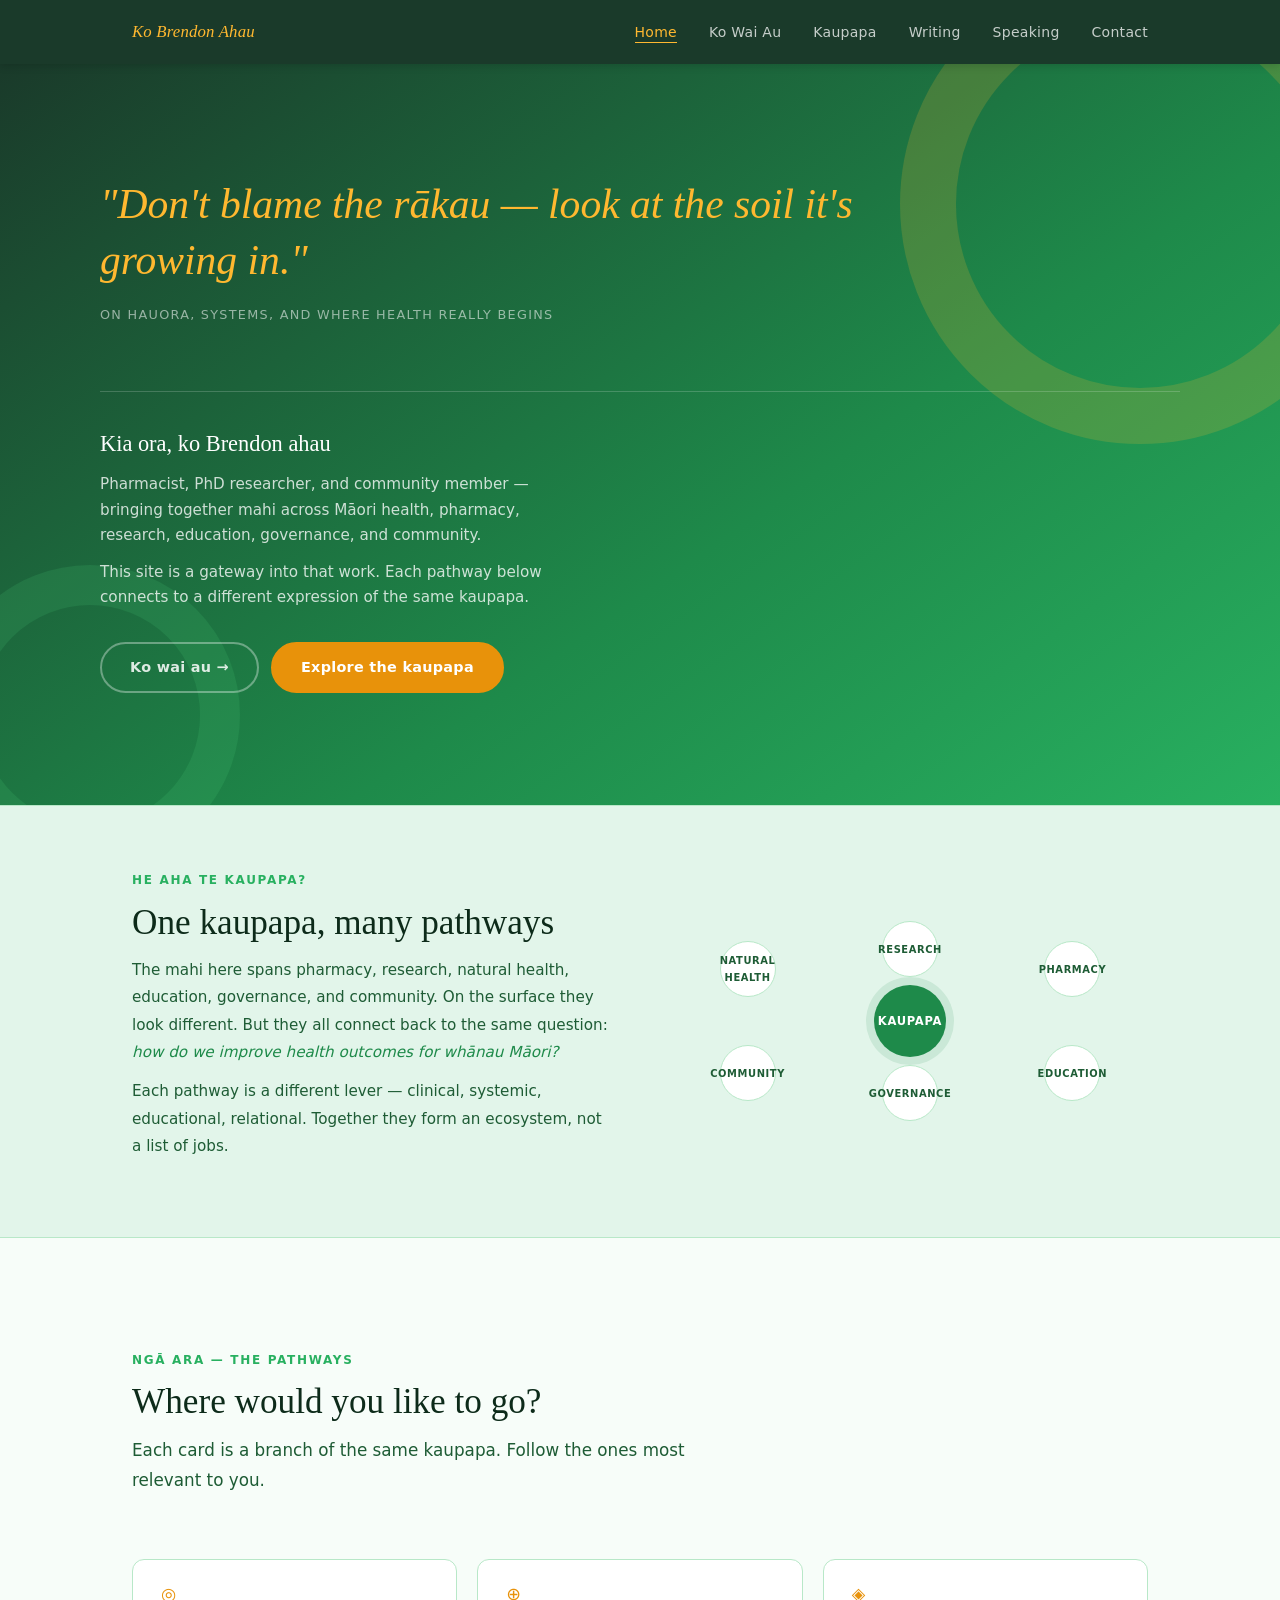
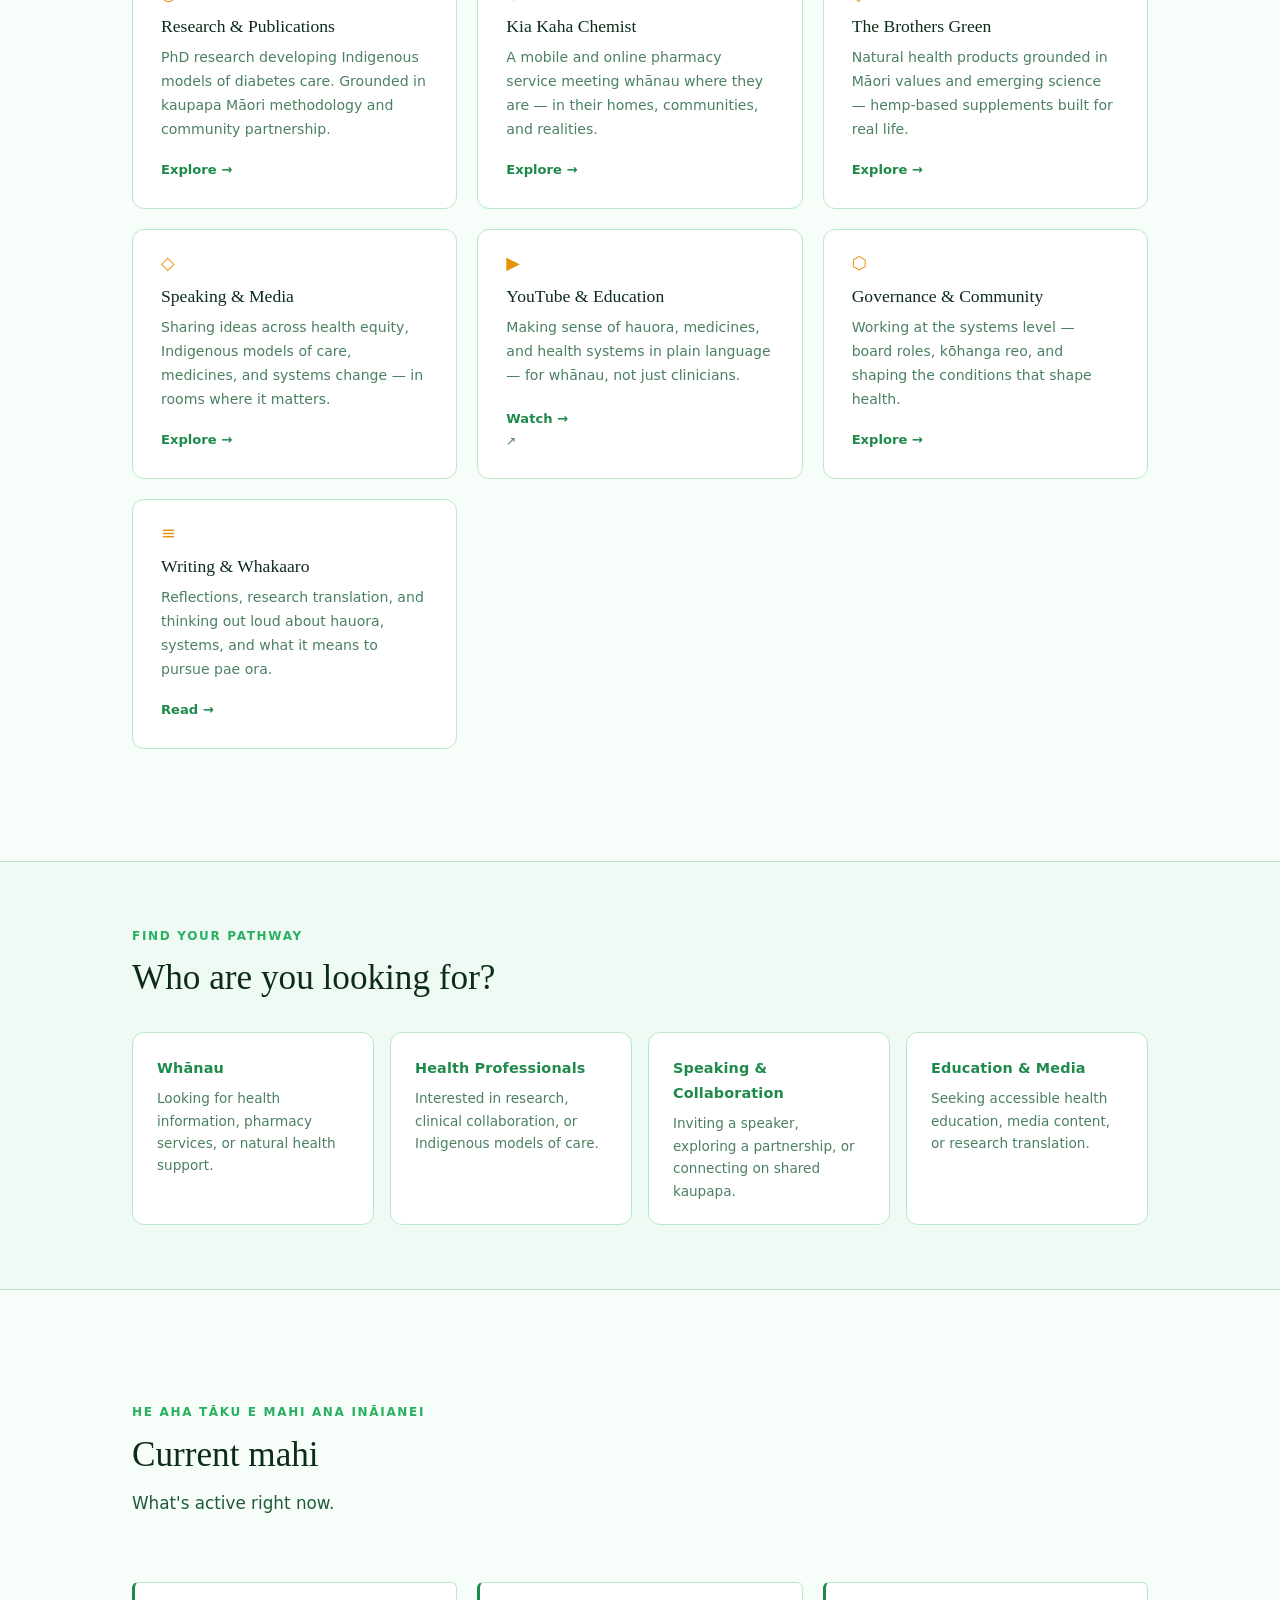
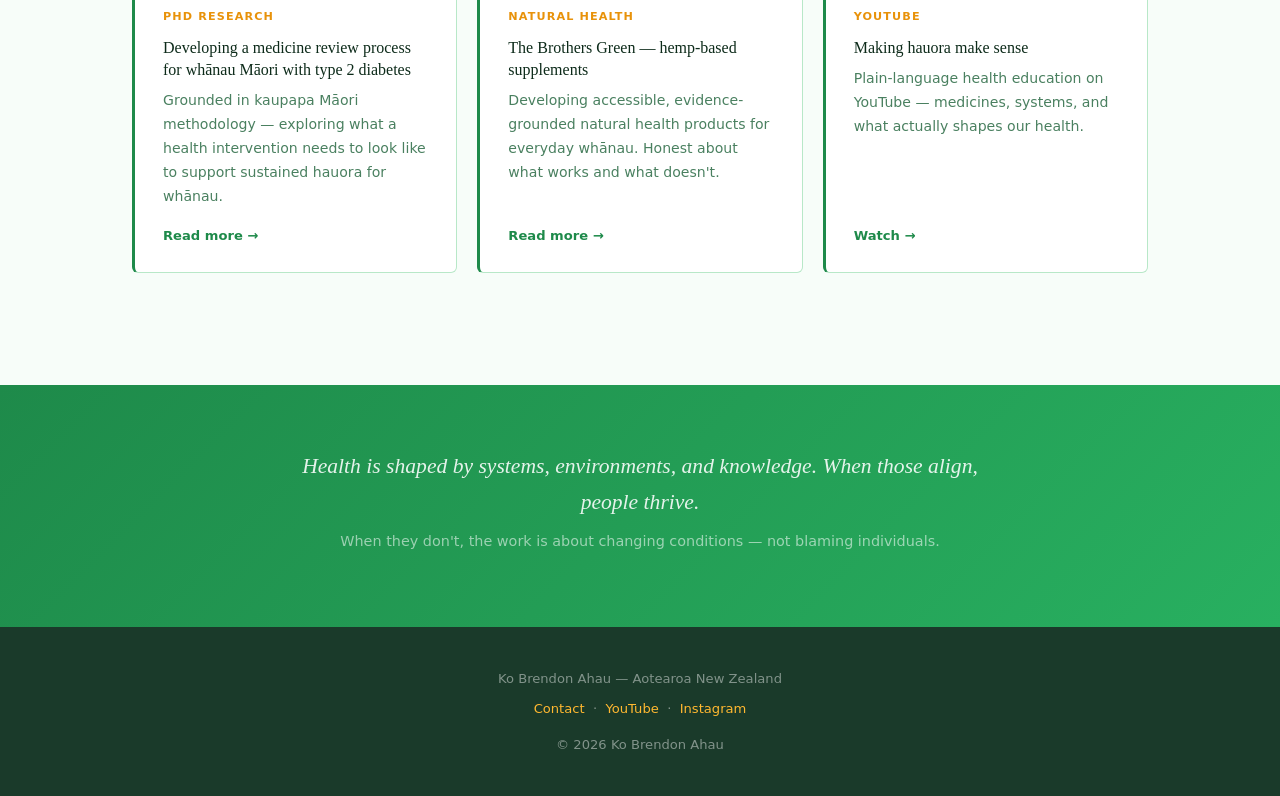
==== commit 1cb87d90: "Redesign homepage as hub-and-spoke ecosystem gateway" ====
--- a/index.html
+++ b/index.html
@@ -4,7 +4,7 @@
   <meta charset="UTF-8" />
   <meta name="viewport" content="width=device-width, initial-scale=1.0" />
   <title>Ko Brendon Ahau — Māori Health, Research & Community</title>
-  <meta name="description" content="Pharmacist, PhD researcher, and community leader working to improve health outcomes for Māori in Aotearoa New Zealand." />
+  <meta name="description" content="A central hub connecting mahi across Māori health, pharmacy, research, education, governance, and community — all grounded in one kaupapa." />
   <link rel="stylesheet" href="css/style.css" />
 </head>
 <body>
@@ -28,71 +28,189 @@
   </div>
 </header>
 
-<!-- HERO -->
+<!-- =============================================
+     HERO
+     ============================================= -->
 <section class="hero">
   <div class="hero-inner">
     <p class="hero-quote">"Don't blame the rākau — look at the soil it's growing in."</p>
     <p class="hero-quote-attr">On hauora, systems, and where health really begins</p>
-    <p class="hero-sub">Understanding hauora — and the systems around it — in a way that actually makes sense.</p>
 
     <div class="hero-intro">
       <div class="hero-intro-text">
-        <h2>Kia ora, ko Brendon ahau</h2>
-        <p>Pharmacist and PhD researcher exploring Indigenous models of diabetes care. My mahi spans governance, community, clinical care, and natural health — all connected by one kaupapa: making sense of hauora in a way that connects to how we actually live.</p>
-      </div>
-    </div>
-  </div>
-</section>
-
-<!-- 5 POU -->
-<section class="pou-section">
-  <div class="wrap">
-    <span class="section-label">Ngā pou e rima</span>
-    <h2 class="section-heading">Five areas of mahi</h2>
-    <p class="section-lead">Different expressions of the same kaupapa — each one a pillar, each one connected.</p>
-
-    <div class="pou-grid">
-
-      <a href="pou/research.html" class="pou-card">
-        <div class="pou-number">Pou 01</div>
-        <h3>PhD Research — Understanding what works</h3>
-        <p>Exploring Indigenous models of diabetes care to identify the values and components that support real, sustained hauora. Not just what works clinically — but what works for whānau.</p>
-        <span class="pou-link">Read more →</span>
-      </a>
-
-      <a href="pou/kia-kaha-chemist.html" class="pou-card">
-        <div class="pou-number">Pou 02</div>
+        <h1>Kia ora, ko Brendon ahau</h1>
+        <p class="hero-positioning">Pharmacist, PhD researcher, and community member — bringing together mahi across Māori health, pharmacy, research, education, governance, and community.</p>
+        <p class="hero-gateway">This site is a gateway into that work. Each pathway below connects to a different expression of the same kaupapa.</p>
+        <div class="hero-actions">
+          <a href="ko-wai-au.html" class="btn btn-outline-light">Ko wai au →</a>
+          <a href="kaupapa.html" class="btn btn-gold">Explore the kaupapa</a>
+        </div>
+      </div>
+    </div>
+  </div>
+</section>
+
+<!-- =============================================
+     ECOSYSTEM EXPLANATION
+     ============================================= -->
+<section class="ecosystem-band">
+  <div class="wrap">
+    <div class="ecosystem-inner">
+      <div class="ecosystem-text">
+        <span class="section-label">He aha te kaupapa?</span>
+        <h2 class="section-heading">One kaupapa, many pathways</h2>
+        <p>The mahi here spans pharmacy, research, natural health, education, governance, and community. On the surface they look different. But they all connect back to the same question: <em>how do we improve health outcomes for whānau Māori?</em></p>
+        <p>Each pathway is a different lever — clinical, systemic, educational, relational. Together they form an ecosystem, not a list of jobs.</p>
+      </div>
+      <div class="ecosystem-nodes" aria-hidden="true">
+        <div class="eco-node eco-node--center">Kaupapa</div>
+        <div class="eco-node eco-node--1">Research</div>
+        <div class="eco-node eco-node--2">Pharmacy</div>
+        <div class="eco-node eco-node--3">Education</div>
+        <div class="eco-node eco-node--4">Governance</div>
+        <div class="eco-node eco-node--5">Community</div>
+        <div class="eco-node eco-node--6">Natural Health</div>
+      </div>
+    </div>
+  </div>
+</section>
+
+<!-- =============================================
+     HUB-AND-SPOKE PATHWAYS
+     ============================================= -->
+<section class="pathways-section">
+  <div class="wrap">
+    <span class="section-label">Ngā ara — the pathways</span>
+    <h2 class="section-heading">Where would you like to go?</h2>
+    <p class="section-lead">Each card is a branch of the same kaupapa. Follow the ones most relevant to you.</p>
+
+    <div class="pathways-grid">
+
+      <a href="pou/research.html" class="pathway-card">
+        <div class="pathway-icon">◎</div>
+        <h3>Research &amp; Publications</h3>
+        <p>PhD research developing Indigenous models of diabetes care. Grounded in kaupapa Māori methodology and community partnership.</p>
+        <span class="pathway-link">Explore →</span>
+      </a>
+
+      <a href="pou/kia-kaha-chemist.html" class="pathway-card">
+        <div class="pathway-icon">⊕</div>
         <h3>Kia Kaha Chemist</h3>
-        <p>A mobile and online pharmacy service focused on meeting people where they are — in their homes, their communities, and their realities. Because access, trust, and understanding matter just as much as the medicine itself.</p>
-        <span class="pou-link">Read more →</span>
-      </a>
-
-      <a href="pou/natural-health.html" class="pou-card">
-        <div class="pou-number">Pou 03</div>
-        <h3>Natural Health — Supporting the body differently</h3>
-        <p>Developing natural health products grounded in lived experience and emerging science. Creating practical tools that support stress, recovery, and everyday wellbeing — in ways that fit into how people actually live.</p>
-        <span class="pou-link">Read more →</span>
-      </a>
-
-      <a href="pou/governance.html" class="pou-card">
-        <div class="pou-number">Pou 04</div>
-        <h3>Governance — Shaping the conditions</h3>
-        <p>Working across governance roles to influence how systems are designed, funded, and delivered. Because hauora is shaped long before someone walks into a clinic.</p>
-        <span class="pou-link">Read more →</span>
-      </a>
-
-      <a href="pou/community.html" class="pou-card">
-        <div class="pou-number">Pou 05</div>
-        <h3>Community — Living the kaupapa</h3>
-        <p>Co-chair of a local kōhanga reo, supporting the growth of our tamariki and whānau through language, culture, and connection. Because hauora starts with identity, belonging, and whānau.</p>
-        <span class="pou-link">Read more →</span>
-      </a>
-
-    </div>
-  </div>
-</section>
-
-<!-- CLOSING REFLECTION -->
+        <p>A mobile and online pharmacy service meeting whānau where they are — in their homes, communities, and realities.</p>
+        <span class="pathway-link">Explore →</span>
+      </a>
+
+      <a href="pou/natural-health.html" class="pathway-card">
+        <div class="pathway-icon">◈</div>
+        <h3>The Brothers Green</h3>
+        <p>Natural health products grounded in Māori values and emerging science — hemp-based supplements built for real life.</p>
+        <span class="pathway-link">Explore →</span>
+      </a>
+
+      <a href="speaking.html" class="pathway-card">
+        <div class="pathway-icon">◇</div>
+        <h3>Speaking &amp; Media</h3>
+        <p>Sharing ideas across health equity, Indigenous models of care, medicines, and systems change — in rooms where it matters.</p>
+        <span class="pathway-link">Explore →</span>
+      </a>
+
+      <a href="https://www.youtube.com/@KoBrendonAhau" target="_blank" rel="noopener" class="pathway-card pathway-card--external">
+        <div class="pathway-icon">▶</div>
+        <h3>YouTube &amp; Education</h3>
+        <p>Making sense of hauora, medicines, and health systems in plain language — for whānau, not just clinicians.</p>
+        <span class="pathway-link">Watch →</span>
+      </a>
+
+      <a href="pou/governance.html" class="pathway-card">
+        <div class="pathway-icon">⬡</div>
+        <h3>Governance &amp; Community</h3>
+        <p>Working at the systems level — board roles, kōhanga reo, and shaping the conditions that shape health.</p>
+        <span class="pathway-link">Explore →</span>
+      </a>
+
+      <a href="writing.html" class="pathway-card">
+        <div class="pathway-icon">≡</div>
+        <h3>Writing &amp; Whakaaro</h3>
+        <p>Reflections, research translation, and thinking out loud about hauora, systems, and what it means to pursue pae ora.</p>
+        <span class="pathway-link">Read →</span>
+      </a>
+
+    </div>
+  </div>
+</section>
+
+<!-- =============================================
+     AUDIENCE NAVIGATION
+     ============================================= -->
+<section class="audience-section">
+  <div class="wrap">
+    <span class="section-label">Find your pathway</span>
+    <h2 class="section-heading">Who are you looking for?</h2>
+    <div class="audience-grid">
+
+      <a href="ko-wai-au.html" class="audience-card">
+        <h3>Whānau</h3>
+        <p>Looking for health information, pharmacy services, or natural health support.</p>
+      </a>
+
+      <a href="pou/research.html" class="audience-card">
+        <h3>Health Professionals</h3>
+        <p>Interested in research, clinical collaboration, or Indigenous models of care.</p>
+      </a>
+
+      <a href="speaking.html" class="audience-card">
+        <h3>Speaking &amp; Collaboration</h3>
+        <p>Inviting a speaker, exploring a partnership, or connecting on shared kaupapa.</p>
+      </a>
+
+      <a href="https://www.youtube.com/@KoBrendonAhau" target="_blank" rel="noopener" class="audience-card">
+        <h3>Education &amp; Media</h3>
+        <p>Seeking accessible health education, media content, or research translation.</p>
+      </a>
+
+    </div>
+  </div>
+</section>
+
+<!-- =============================================
+     CURRENT MAHI
+     ============================================= -->
+<section class="current-mahi-section">
+  <div class="wrap">
+    <span class="section-label">He aha tāku e mahi ana ināianei</span>
+    <h2 class="section-heading">Current mahi</h2>
+    <p class="section-lead">What's active right now.</p>
+
+    <div class="mahi-grid">
+
+      <div class="mahi-card">
+        <span class="mahi-tag">PhD Research</span>
+        <h3>Developing a medicine review process for whānau Māori with type 2 diabetes</h3>
+        <p>Grounded in kaupapa Māori methodology — exploring what a health intervention needs to look like to support sustained hauora for whānau.</p>
+        <a href="pou/research.html" class="mahi-link">Read more →</a>
+      </div>
+
+      <div class="mahi-card">
+        <span class="mahi-tag">Natural Health</span>
+        <h3>The Brothers Green — hemp-based supplements</h3>
+        <p>Developing accessible, evidence-grounded natural health products for everyday whānau. Honest about what works and what doesn't.</p>
+        <a href="pou/natural-health.html" class="mahi-link">Read more →</a>
+      </div>
+
+      <div class="mahi-card">
+        <span class="mahi-tag">YouTube</span>
+        <h3>Making hauora make sense</h3>
+        <p>Plain-language health education on YouTube — medicines, systems, and what actually shapes our health.</p>
+        <a href="https://www.youtube.com/@KoBrendonAhau" target="_blank" rel="noopener" class="mahi-link">Watch →</a>
+      </div>
+
+    </div>
+  </div>
+</section>
+
+<!-- =============================================
+     CLOSING REFLECTION
+     ============================================= -->
 <div class="kaupapa-band">
   <div class="wrap">
     <p>Health is shaped by systems, environments, and knowledge. When those align, people thrive.</p>
@@ -105,7 +223,7 @@
   <p style="margin-top:0.4rem;">
     <a href="contact.html">Contact</a> &nbsp;·&nbsp;
     <a href="https://www.youtube.com/@KoBrendonAhau" target="_blank" rel="noopener">YouTube</a> &nbsp;·&nbsp;
-    <a href="https://www.instagram.com/yourhandle" target="_blank" rel="noopener">Instagram</a>
+    <a href="https://www.instagram.com/ko_brendon_ahau/" target="_blank" rel="noopener">Instagram</a>
   </p>
   <p style="margin-top:0.75rem;">&copy; <span id="yr"></span> Ko Brendon Ahau</p>
   <script>document.getElementById('yr').textContent=new Date().getFullYear();</script>
--- a/css/style.css
+++ b/css/style.css
@@ -718,3 +718,338 @@
   :root { --space-xl: 4rem; --space-lg: 2.5rem; }
   .pou-grid { grid-template-columns: 1fr; }
 }
+
+/* ============================================
+   HERO — updated for hub positioning
+   ============================================ */
+.hero-positioning {
+  font-size: 1.1rem;
+  color: rgba(255,255,255,0.9);
+  line-height: 1.7;
+  max-width: 560px;
+  margin-bottom: 0.75rem;
+}
+
+.hero-gateway {
+  font-size: 0.92rem;
+  color: rgba(255,255,255,0.6);
+  max-width: 480px;
+  line-height: 1.65;
+  margin-bottom: var(--space-md);
+}
+
+.hero-actions {
+  display: flex;
+  gap: 0.75rem;
+  flex-wrap: wrap;
+}
+
+.hero-intro-text h1 {
+  font-family: var(--font-serif);
+  font-size: 1.4rem;
+  font-weight: normal;
+  color: var(--white);
+  margin-bottom: 0.6rem;
+}
+
+/* ============================================
+   ECOSYSTEM BAND
+   ============================================ */
+.ecosystem-band {
+  background: var(--stone);
+  padding: var(--space-lg) 0;
+  border-top: 1px solid var(--border);
+  border-bottom: 1px solid var(--border);
+}
+
+.ecosystem-inner {
+  display: grid;
+  grid-template-columns: 1fr 1fr;
+  gap: var(--space-lg);
+  align-items: center;
+}
+
+.ecosystem-text p {
+  font-size: 0.95rem;
+  color: var(--text-mid);
+  line-height: 1.8;
+  max-width: 480px;
+  margin-bottom: 0.75rem;
+}
+
+.ecosystem-text p em {
+  color: var(--moss);
+  font-style: italic;
+}
+
+/* Minimal node diagram */
+.ecosystem-nodes {
+  position: relative;
+  height: 220px;
+  display: flex;
+  align-items: center;
+  justify-content: center;
+}
+
+.eco-node {
+  position: absolute;
+  border-radius: 100px;
+  font-size: 0.7rem;
+  font-weight: 700;
+  letter-spacing: 0.06em;
+  text-transform: uppercase;
+  display: flex;
+  align-items: center;
+  justify-content: center;
+  text-align: center;
+}
+
+.eco-node--center {
+  width: 72px;
+  height: 72px;
+  background: var(--moss);
+  color: var(--white);
+  border-radius: 50%;
+  font-size: 0.72rem;
+  z-index: 2;
+  box-shadow: 0 0 0 8px rgba(30,138,74,0.12);
+}
+
+.eco-node--1,
+.eco-node--2,
+.eco-node--3,
+.eco-node--4,
+.eco-node--5,
+.eco-node--6 {
+  width: 56px;
+  height: 56px;
+  border-radius: 50%;
+  background: var(--white);
+  border: 1.5px solid var(--border);
+  color: var(--text-mid);
+  font-size: 0.62rem;
+}
+
+.eco-node--1 { top: 10px;  left: 50%; transform: translateX(-50%); }
+.eco-node--2 { top: 30px;  right: 10%; }
+.eco-node--3 { bottom: 30px; right: 10%; }
+.eco-node--4 { bottom: 10px; left: 50%; transform: translateX(-50%); }
+.eco-node--5 { bottom: 30px; left: 10%; }
+.eco-node--6 { top: 30px;  left: 10%; }
+
+/* ============================================
+   PATHWAYS (hub-and-spoke cards)
+   ============================================ */
+.pathways-section {
+  padding: var(--space-xl) 0;
+  background: var(--cream);
+}
+
+.pathways-grid {
+  display: grid;
+  grid-template-columns: repeat(auto-fit, minmax(280px, 1fr));
+  gap: 1.25rem;
+}
+
+.pathway-card {
+  background: var(--white);
+  border: 1.5px solid var(--border);
+  border-radius: var(--radius-md);
+  padding: 1.6rem 1.75rem;
+  display: flex;
+  flex-direction: column;
+  transition: transform 0.2s, box-shadow 0.2s, border-color 0.2s;
+  text-decoration: none;
+  color: inherit;
+}
+
+.pathway-card:hover {
+  transform: translateY(-4px);
+  box-shadow: var(--shadow-md);
+  border-color: var(--fern);
+  text-decoration: none;
+}
+
+.pathway-card--external::after {
+  content: ' ↗';
+  font-size: 0.75rem;
+  color: var(--text-soft);
+}
+
+.pathway-icon {
+  font-size: 1.1rem;
+  color: var(--gold);
+  margin-bottom: 0.75rem;
+  line-height: 1;
+}
+
+.pathway-card h3 {
+  font-family: var(--font-serif);
+  font-size: 1.1rem;
+  font-weight: normal;
+  color: var(--text);
+  margin-bottom: 0.5rem;
+  line-height: 1.3;
+}
+
+.pathway-card p {
+  font-size: 0.88rem;
+  color: var(--text-soft);
+  line-height: 1.7;
+  flex: 1;
+  margin-bottom: 1.1rem;
+}
+
+.pathway-link {
+  font-size: 0.82rem;
+  font-weight: 700;
+  color: var(--moss);
+  transition: color 0.2s;
+}
+
+.pathway-card:hover .pathway-link {
+  color: var(--fern);
+}
+
+/* ============================================
+   AUDIENCE NAVIGATION
+   ============================================ */
+.audience-section {
+  padding: var(--space-lg) 0;
+  background: var(--mist);
+  border-top: 1px solid var(--border);
+  border-bottom: 1px solid var(--border);
+}
+
+.audience-grid {
+  display: grid;
+  grid-template-columns: repeat(auto-fit, minmax(220px, 1fr));
+  gap: 1rem;
+  margin-top: var(--space-md);
+}
+
+.audience-card {
+  background: var(--white);
+  border: 1.5px solid var(--border);
+  border-radius: var(--radius-md);
+  padding: 1.4rem 1.5rem;
+  text-decoration: none;
+  color: inherit;
+  transition: border-color 0.2s, box-shadow 0.2s, transform 0.2s;
+}
+
+.audience-card:hover {
+  border-color: var(--moss);
+  box-shadow: var(--shadow);
+  transform: translateY(-3px);
+  text-decoration: none;
+}
+
+.audience-card h3 {
+  font-size: 0.9rem;
+  font-weight: 700;
+  color: var(--moss);
+  margin-bottom: 0.4rem;
+  letter-spacing: 0.01em;
+}
+
+.audience-card p {
+  font-size: 0.85rem;
+  color: var(--text-soft);
+  line-height: 1.65;
+}
+
+/* ============================================
+   CURRENT MAHI
+   ============================================ */
+.current-mahi-section {
+  padding: var(--space-xl) 0;
+  background: var(--cream);
+}
+
+.mahi-grid {
+  display: grid;
+  grid-template-columns: repeat(auto-fit, minmax(280px, 1fr));
+  gap: 1.25rem;
+}
+
+.mahi-card {
+  background: var(--white);
+  border: 1.5px solid var(--border);
+  border-left: 3px solid var(--moss);
+  border-radius: var(--radius);
+  padding: 1.5rem 1.75rem;
+  display: flex;
+  flex-direction: column;
+  transition: box-shadow 0.2s;
+}
+
+.mahi-card:hover {
+  box-shadow: var(--shadow);
+}
+
+.mahi-tag {
+  font-size: 0.7rem;
+  font-weight: 700;
+  letter-spacing: 0.1em;
+  text-transform: uppercase;
+  color: var(--gold);
+  margin-bottom: 0.6rem;
+  display: block;
+}
+
+.mahi-card h3 {
+  font-family: var(--font-serif);
+  font-size: 1rem;
+  font-weight: normal;
+  color: var(--text);
+  margin-bottom: 0.5rem;
+  line-height: 1.4;
+}
+
+.mahi-card p {
+  font-size: 0.88rem;
+  color: var(--text-soft);
+  line-height: 1.7;
+  flex: 1;
+  margin-bottom: 1rem;
+}
+
+.mahi-link {
+  font-size: 0.82rem;
+  font-weight: 700;
+  color: var(--moss);
+  text-decoration: none;
+  transition: color 0.2s;
+}
+
+.mahi-link:hover {
+  color: var(--fern);
+  text-decoration: none;
+}
+
+/* ============================================
+   RESPONSIVE — new sections
+   ============================================ */
+@media (max-width: 768px) {
+  .ecosystem-inner {
+    grid-template-columns: 1fr;
+  }
+  .ecosystem-nodes {
+    display: none;
+  }
+  .hero-actions {
+    flex-direction: column;
+    align-items: flex-start;
+  }
+}
+
+@media (max-width: 640px) {
+  .pathways-grid,
+  .mahi-grid { grid-template-columns: 1fr; }
+  .audience-grid { grid-template-columns: 1fr 1fr; }
+}
+
+@media (max-width: 420px) {
+  .audience-grid { grid-template-columns: 1fr; }
+}
